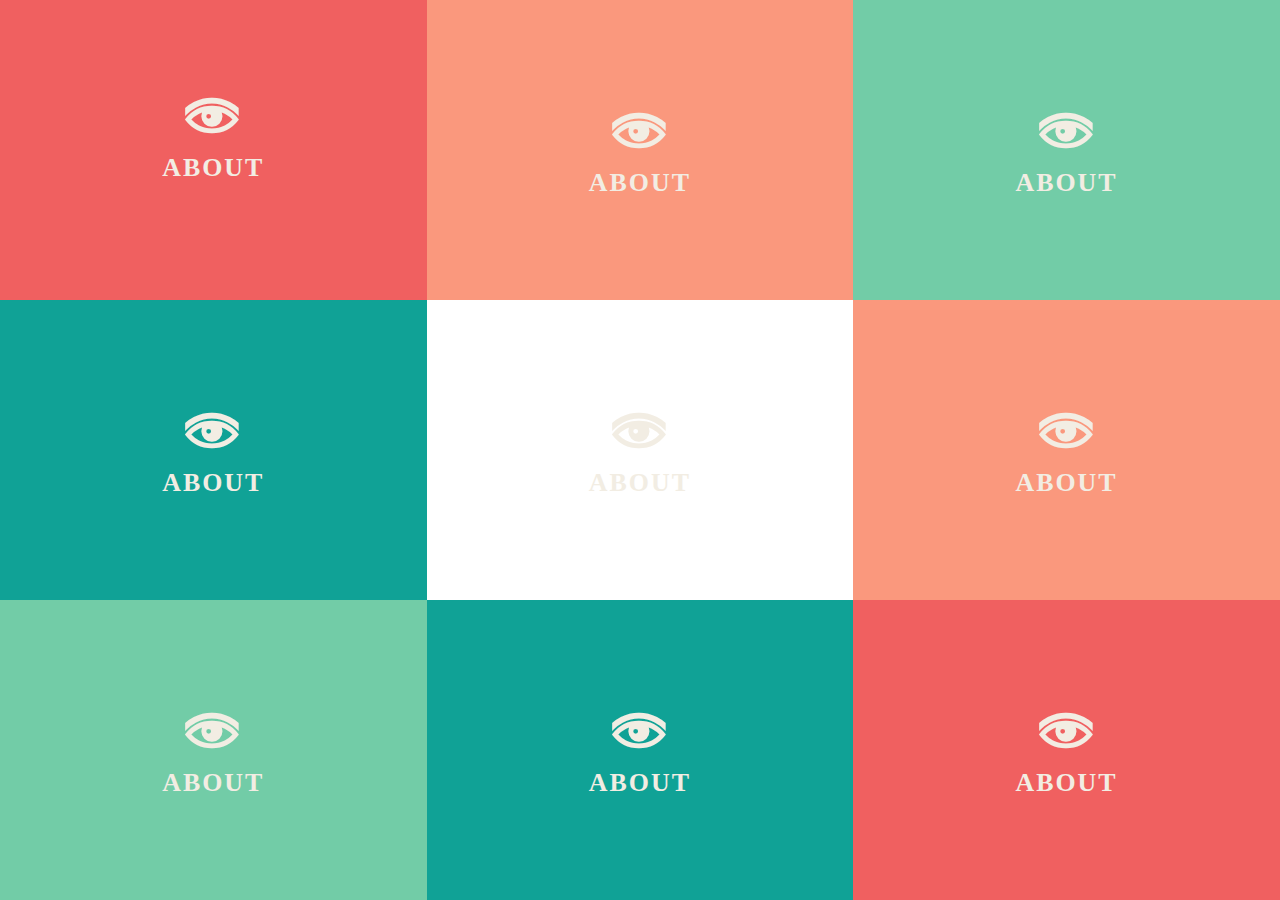
==== index.html @ 3cd4b920 "base version of app with functionality" ====
<!DOCTYPE html>
<html lang="en">
	<head>
		<meta charset="UTF-8" />
		<meta http-equiv="X-UA-Compatible" content="IE=edge,chrome=1"> 
		<meta name="viewport" content="width=device-width, initial-scale=1.0"> 
		<title>Fullscreen Layout with Page Transitions</title>
		<meta name="description" content="Fullscreen Layout with Page Transitions" />
		<meta name="keywords" content="fullscreen layout, boxes, responsive, page transitions, css transitions, jquery, portfolio, template" />
		<meta name="author" content="Codrops" />
		<link rel="shortcut icon" href="../favicon.ico"> 
		<link rel="stylesheet" type="text/css" href="css/component.css" />
		<script src="js/modernizr.custom.js"></script>
	</head>
	<body>
		<div class="container">	
			<div id="bl-main" class="bl-main">
				<section class="lukkos_wrapper">
					<div class="bl-box">
						<h2 class="bl-icon bl-icon-about">About</h2>
					</div>
					<div class="bl-content">
						<h2>About this layout</h2>
						<p>This responsive layout is based on an initial grid of four boxes. Once a box is clicked, it gets resized to fullscreen and the other boxes scale down and fade out.</p>
					</div>
					<span class="bl-icon bl-icon-close"></span>
				</section>
				<section class="lukkos_wrapper">
					<div class="bl-box">
						<h2 class="bl-icon bl-icon-about">About</h2>
					</div>
					<div class="bl-content">
						<h2>About this layout</h2>
						<p>This responsive layout is based on an initial grid of four boxes. Once a box is clicked, it gets resized to fullscreen and the other boxes scale down and fade out.</p>
					</div>
					<span class="bl-icon bl-icon-close"></span>
				</section>
				<section class="lukkos_wrapper">
					<div class="bl-box">
						<h2 class="bl-icon bl-icon-about">About</h2>
					</div>
					<div class="bl-content">
						<h2>About this layout</h2>
						<p>This responsive layout is based on an initial grid of four boxes. Once a box is clicked, it gets resized to fullscreen and the other boxes scale down and fade out.</p>
					</div>
					<span class="bl-icon bl-icon-close"></span>
				</section>
				<section class="lukkos_wrapper">
					<div class="bl-box">
						<h2 class="bl-icon bl-icon-about">About</h2>
					</div>
					<div class="bl-content">
						<h2>About this layout</h2>
						<p>This responsive layout is based on an initial grid of four boxes. Once a box is clicked, it gets resized to fullscreen and the other boxes scale down and fade out.</p>
					</div>
					<span class="bl-icon bl-icon-close"></span>
				</section>
				<section class="lukkos_wrapper">
					<div class="bl-box">
						<h2 class="bl-icon bl-icon-about">About</h2>
					</div>
					<div class="bl-content">
						<h2>About this layout</h2>
						<p>This responsive layout is based on an initial grid of four boxes. Once a box is clicked, it gets resized to fullscreen and the other boxes scale down and fade out.</p>
					</div>
					<span class="bl-icon bl-icon-close"></span>
				</section>
				<section class="lukkos_wrapper">
					<div class="bl-box">
						<h2 class="bl-icon bl-icon-about">About</h2>
					</div>
					<div class="bl-content">
						<h2>About this layout</h2>
						<p>This responsive layout is based on an initial grid of four boxes. Once a box is clicked, it gets resized to fullscreen and the other boxes scale down and fade out.</p>
					</div>
					<span class="bl-icon bl-icon-close"></span>
				</section>
				<section class="lukkos_wrapper">
					<div class="bl-box">
						<h2 class="bl-icon bl-icon-about">About</h2>
					</div>
					<div class="bl-content">
						<h2>About this layout</h2>
						<p>This responsive layout is based on an initial grid of four boxes. Once a box is clicked, it gets resized to fullscreen and the other boxes scale down and fade out.</p>
					</div>
					<span class="bl-icon bl-icon-close"></span>
				</section>
				<section class="lukkos_wrapper">
					<div class="bl-box">
						<h2 class="bl-icon bl-icon-about">About</h2>
					</div>
					<div class="bl-content">
						<h2>About this layout</h2>
						<p>This responsive layout is based on an initial grid of four boxes. Once a box is clicked, it gets resized to fullscreen and the other boxes scale down and fade out.</p>
					</div>
					<span class="bl-icon bl-icon-close"></span>
				</section>
				<section class="lukkos_wrapper">
					<div class="bl-box">
						<h2 class="bl-icon bl-icon-about">About</h2>
					</div>
					<div class="bl-content">
						<h2>About this layout</h2>
						<p>This responsive layout is based on an initial grid of four boxes. Once a box is clicked, it gets resized to fullscreen and the other boxes scale down and fade out.</p>
					</div>
					<span class="bl-icon bl-icon-close"></span>
				</section>
			</div>
		</div><!-- /container -->
		<script src="https://ajax.googleapis.com/ajax/libs/jquery/1.9.1/jquery.min.js"></script>
		<script src="js/boxlayout.js"></script>
		<script>
			$(function() {
				Boxlayout.init();
			});
		</script>
	</body>
</html>
---- css/component.css ----
@import url(http://fonts.googleapis.com/css?family=Lato:300,400,700);

@font-face {
	font-family: 'icomoon';
	src:url('../fonts/icomoon.eot');
	src:url('../fonts/icomoon.eot?#iefix') format('embedded-opentype'),
		url('../fonts/icomoon.woff') format('woff'),
		url('../fonts/icomoon.ttf') format('truetype'),
		url('../fonts/icomoon.svg#icomoon') format('svg');
	font-weight: normal;
	font-style: normal;
}

body, html { font-size: 100%; padding: 0; margin: 0;}

*,
*:after,
*:before {
	-webkit-box-sizing: border-box;
	-moz-box-sizing: border-box;
	box-sizing: border-box;
}

body {
    font-family: 'Lato', Calibri, Arial, sans-serif;
    color: #f2ede3;
    background: #333;
    font-size: 0.9em;
    font-weight: 300;
}

a {
	color: #f0f0f0;
	text-decoration: none;
	font-weight: 700;
	letter-spacing: 2px;
	padding: 0 5px;
	text-transform: uppercase;
	font-size: 80%;
}

a:hover {
	color: #fff;
}

.container { height: 100%; }

.bl-main {
	position: absolute;
	width: 100%;
	height: 100%;
	overflow: hidden;
}

.bl-main > section {
	position: absolute;
	width: 33.33%;
	height: 33.33%;
}

.bl-main > section:first-child {
	top: 0;
	left: 0;
	background: #F06060;
}

.bl-main > section:nth-child(2) {
	top: 0;
	left: 33.33%;
	background: #FA987D;
}

.bl-main > section:nth-child(3) {
	top: 0;
	left: 66.66%;
	background: #72CCA7;
}

.bl-main > section:nth-child(4) {
	top: 33.33%;
	left: 0%;
	background: #10A296;
}
.bl-main > section:nth-child(5) {
	top: 33.33%;
	left: 33.33%;
	background: #fff;
}
.bl-main > section:nth-child(6) {
	top: 33.33%;
	left: 66.66%;
	background: #FA987D;
}
.bl-main > section:nth-child(7) {
	top: 66.66%;
	left: 0%;
	background: #72CCA7;
}
.bl-main > section:nth-child(8) {
	top: 66.66%;
	left: 33.33%;
	background: #10A296;
}
.bl-main > section:nth-child(9) {
	top: 66.66%;
	left: 66.66%;
	background: #F06060;
}

.bl-box {
	position: relative;
	width: 100%;
	height: 100%;
	cursor: pointer;
	opacity: 1;
	/* Centering with flexbox */
    display: -webkit-box;
    display: -moz-box;
    display: -ms-flexbox;
    display: -webkit-flex;
    display: flex;
    -webkit-flex-direction: row;
    -ms-flex-direction: row;
    flex-direction: row;
    -webkit-flex-wrap: wrap;
    -ms-flex-wrap: wrap;
    flex-wrap: wrap;
    -webkit-box-pack: center;
    -moz-box-pack: center;
    -webkit-justify-content: center;
    -ms-flex-pack: center;
    justify-content: center;
    -webkit-box-align: center;
    -moz-box-align: center;
    -webkit-align-items: center;
    -ms-flex-align: center;
    align-items: center;
}

.bl-box h2 {
	text-align: center;
	margin: 0;
	padding: 20px;
	width: 100%;
	font-size: 1.8em;
	letter-spacing: 2px;
	font-weight: 700;
	text-transform: uppercase;
}

.bl-icon {
	font-family: 'icomoon';
	speak: none;
	font-style: normal;
	font-weight: normal;
	font-variant: normal;
	text-transform: none;
	line-height: 1;
	cursor: pointer;
	-webkit-font-smoothing: antialiased;
}

.bl-icon:before {
	display: block;
	font-size: 2em;
	margin-bottom: 10px;
}

.bl-icon-about:before {
	content: "\e000";
}

.bl-icon-works:before {
	content: "\e001";
}

.bl-icon-blog:before {
	content: "\e002";
}

.bl-icon-contact:before {
	content: "\e003";
}

.bl-main > section .bl-icon-close {
	position: absolute;
	top: 20px;
	right: 20px;
	cursor: pointer;
	z-index: 100;
	opacity: 0;
	pointer-events: none;
}

.bl-icon-close:before {
	content: "\e005";
}

.bl-content, 
div.bl-panel-items > div > div {
	opacity: 0;
	pointer-events: none;
	position: absolute;
	top: 60px;
	left: 30px;
	right: 30px;
	bottom: 30px;
	padding: 0 20px;
	overflow: hidden;
	overflow-y: auto;
}

/* Custom content */

.bl-content p {
	margin: 0 auto;
	padding-bottom: 15px;
	font-size: 1.7em;
	line-height: 1.8;
}

.bl-content h2 {
	font-size: 3em;
	font-weight: 300;
	margin: 0 0 20px 0;
}

.bl-content article {
	padding: 20px 40px 20px 0px;
}

.bl-content article h3 {
	font-weight: 700;
	letter-spacing: 2px;
	text-transform: uppercase;
	margin: 0 0 10px 0;
	padding-top: 20px;
	font-size: 1.4em;
}

.bl-content article a {
	color: rgba(0,0,0,0.2);
}

.bl-content > ul {
	list-style: none;
	padding: 0;
	margin: 0;
} 

.bl-content > ul li {
	display: inline-block;
	width: 20%;
	margin: 1%;
}

.bl-content > ul li a {
	display: block;
	padding: 0;
	border: 8px solid rgba(0,0,0,0.1);
}

.bl-content > ul li a img {
	display: block;
	max-width: 100%;
}

/* Panel Items */

div.bl-panel-items,
div.bl-panel-items > div {
	width: 100%;
	height: 100%;
	top: 0;
	left: 0;
	position: absolute;
}

div.bl-panel-items > div > div {
	width: 60%;
	margin: 0 auto;
	opacity: 1;
	bottom: 90px;
	top: 90px;
	pointer-events: auto;
}

div.bl-panel-items > div > div h3 {
	font-size: 2.4em;
	font-weight: 300;
	margin: 0 0 20px 0;
}

div.bl-panel-items > div > div p {
	font-size: 1.3em;
}

div.bl-panel-items > div > div img {
	float: left;
	margin: 0 20px 20px 0;
	max-width: 100%;
}

div.bl-panel-items {
	top: 100%;
	z-index: 9999;
}

div.bl-panel-items > div {
	background: #3ba5db;
	z-index: 0;
	opacity: 0;
	-webkit-transform: translateY(0);
	-webkit-transition: -webkit-transform 0.5s ease-in-out, opacity 0s linear 0.5s;
	-moz-transform: translateY(0);
	-moz-transition: -moz-transform 0.5s ease-in-out, opacity 0s linear 0.5s;
	transform: translateY(0);
	transition: transform 0.5s ease-in-out, opacity 0s linear 0.5s;
	-ms-transform: translateY(0);
}

div.bl-panel-items nav {
	position: absolute;
	z-index: 9999;
	width: 216px;
	left: 50%;
	top: 0px;
	margin-left: -108px;
	opacity: 0;
	-webkit-transition: opacity 0.2s ease-in-out 0.5s;
	-moz-transition: opacity 0.2s ease-in-out 0.5s;
	transition: opacity 0.2s ease-in-out 0.5s;
}

div.bl-panel-items.bl-panel-items-show nav span {
	float: left;
	margin: 5px;
}

div.bl-panel-items nav span.bl-next-work {
	font-weight: 700;
	letter-spacing: 2px;
	display: block;
	text-transform: uppercase;
	line-height: 2em;
	cursor: pointer;
	margin-right: 2em;
}

div.bl-panel-items.bl-panel-items-show nav {
	opacity: 1;
	top: -70px;
}

div.bl-panel-items > div.bl-show-work {
	z-index: 1000;
	opacity: 1;
	-webkit-transform: translateY(-100%);
	-webkit-transition: -webkit-transform 0.5s ease-in-out;
	-moz-transform: translateY(-100%);
	-moz-transition: -moz-transform 0.5s ease-in-out;
	transform: translateY(-100%);
	transition: transform 0.5s ease-in-out;
	-ms-transform: translateY(-100%);
}

div.bl-panel-items > div.bl-hide-current-work {
	opacity: 0;
	-webkit-transition: -webkit-transform 0.5s ease-in-out, opacity 0.5s ease-in-out;
	-webkit-transform: translateY(-100%) scale(0.5);
	-moz-transition: -moz-transform 0.5s ease-in-out, opacity 0.5s ease-in-out;
	-moz-transform: translateY(-100%) scale(0.5);
	transition: transform 0.5s ease-in-out, opacity 0.5s ease-in-out;
	transform: translateY(-100%) scale(0.5);
	-ms-transform: translateY(-100%) scale(0.5);
	z-index: 0;
}

/* Transition classes and properties */
/* Separated for a better overview and control */

.bl-main > section {
	-webkit-transition: all 0.5s ease-in-out;
	-moz-transition: all 0.5s ease-in-out;
	transition: all 0.5s ease-in-out;
}

.bl-main > section.bl-expand {
	/*width: 100%;
	height: 100%;
	top: 0%;
	left: 0%;*/
}

.bl-main > section.bl-expand-top {
	z-index: 100;
}

.bl-main > section:first-child.bl-expand {
	background: #EE4444;
}
.bl-main > section:nth-child(2).bl-expand {
	background: #F98262;
}
.bl-main > section:nth-child(3).bl-expand {
	background: #4BBE8E;
}
.bl-main > section:nth-child(4).bl-expand {
	background: #0D8278;
}
.bl-main.bl-expand-item.adjusent
{
	width: 	100%;
	height: 100%;
	top: 	00%;
	left: 	00%;

}
.bl-main.bl-expand-item.sub-adjusent-x
{
	width: 	00%;
	height: 100%;
	top: 	00%;
	left: 	100%;

}
.bl-main.bl-expand-item.sub-adjusent-y
{
	width: 	00%;
	height: 100%;
	top: 	00%;
	left: 	100%;

}
.bl-main.bl-expand-item.fade-x0y0
{
	width: 	00%;
	height: 00%;
	top: 	00%;
	left: 	00%;

}
.bl-main.bl-expand-item.fade-x1y0
{
	width: 	00%;
	height: 00%;
	top: 	00%;
	left: 	100%;

}
.bl-main.bl-expand-item.fade-x0y1
{
	width: 	00%;
	height: 00%;
	top: 	100%;
	left: 	00%;

}
.bl-main.bl-expand-item.fade-x1y1
{
	width: 	00%;
	height: 00%;
	top: 	100%;
	left: 	100%;

}

.bl-box {
	-webkit-transition: opacity 0.2s linear 0.5s;
	-moz-transition: opacity 0.2s linear 0.5s;
	transition: opacity 0.2s linear 0.5s;
}

section.bl-expand .bl-box {
	opacity: 0;
	-webkit-transition: opacity 0s linear;
	-moz-transition: opacity 0s linear;
	transition: opacity 0s linear;
}

.bl-box h2 {
	-webkit-transition: all 0.2s ease-in-out;
	-moz-transition: all 0.2s ease-in-out;
	transition: all 0.2s ease-in-out;
}

.no-touch section:not(.bl-expand) .bl-box:hover h2 {
	-webkit-transform: translateY(-15px);
	-moz-transform: translateY(-15px);
	-ms-transform: translateY(-15px);
	transform: translateY(-15px);
}

.bl-content,
.bl-icon-close {
	-webkit-transition: opacity 0.1s linear 0s;
	-moz-transition: opacity 0.1s linear 0s;
	transition: opacity 0.1s linear 0s;
}

section.bl-expand .bl-content,
section.bl-expand .bl-icon-close {
	pointer-events: auto;
	opacity: 1;
	-webkit-transition: opacity 0.3s linear 0.5s;
	-moz-transition: opacity 0.3s linear 0.5s;
	transition: opacity 0.3s linear 0.5s;
}

@media screen and (max-width: 46.5em) {
	.bl-content,
	.bl-box {
		font-size: 75%;
	}

	.bl-expand .bl-box {
		height: 130px;
	}

	.bl-content > ul li {
		width: 40%;
	}
}
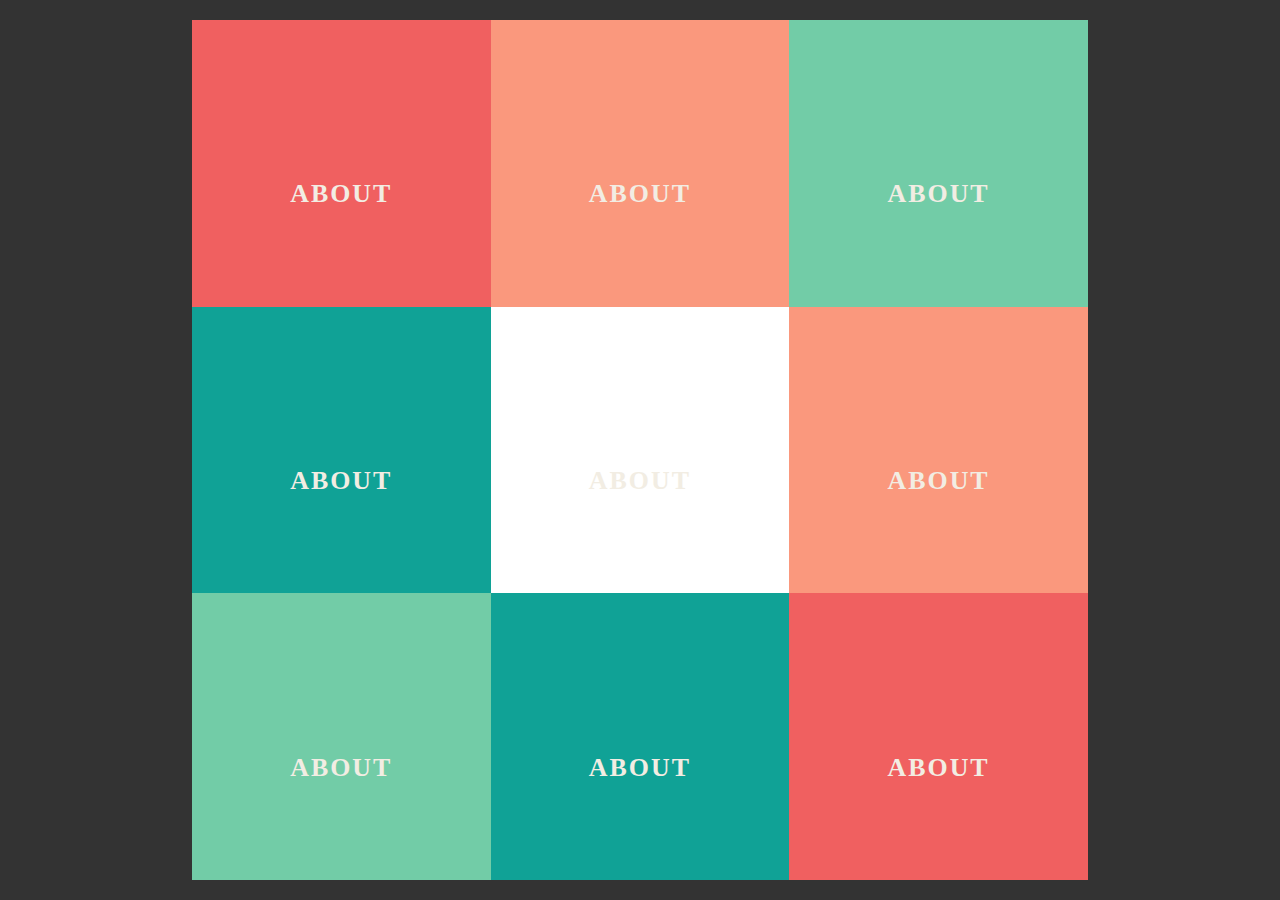
==== commit ba21eecf: "basic ui setup" ====
--- a/index.html
+++ b/index.html
@@ -15,7 +15,7 @@
 	<body>
 		<div class="container">	
 			<div id="bl-main" class="bl-main">
-				<section class="lukkos_wrapper">
+				<section class="">
 					<div class="bl-box">
 						<h2 class="bl-icon bl-icon-about">About</h2>
 					</div>
@@ -25,7 +25,17 @@
 					</div>
 					<span class="bl-icon bl-icon-close"></span>
 				</section>
-				<section class="lukkos_wrapper">
+				<section class="">
+					<div class="bl-box">
+						<h2 class="bl-icon bl-icon-about">About</h2>
+					</div>
+					<div class="bl-content" id="forHeight">
+						<h2>About this layout</h2>
+						<p>This responsive layout is based on an initial grid of four boxes. Once a box is clicked, it gets resized to fullscreen and the other boxes scale down and fade out.</p>
+					</div>
+					<span class="bl-icon bl-icon-close"></span>
+				</section>
+				<section class="">
 					<div class="bl-box">
 						<h2 class="bl-icon bl-icon-about">About</h2>
 					</div>
@@ -35,7 +45,7 @@
 					</div>
 					<span class="bl-icon bl-icon-close"></span>
 				</section>
-				<section class="lukkos_wrapper">
+				<section class="">
 					<div class="bl-box">
 						<h2 class="bl-icon bl-icon-about">About</h2>
 					</div>
@@ -45,7 +55,7 @@
 					</div>
 					<span class="bl-icon bl-icon-close"></span>
 				</section>
-				<section class="lukkos_wrapper">
+				<section class="">
 					<div class="bl-box">
 						<h2 class="bl-icon bl-icon-about">About</h2>
 					</div>
@@ -55,7 +65,7 @@
 					</div>
 					<span class="bl-icon bl-icon-close"></span>
 				</section>
-				<section class="lukkos_wrapper">
+				<section class="">
 					<div class="bl-box">
 						<h2 class="bl-icon bl-icon-about">About</h2>
 					</div>
@@ -65,7 +75,7 @@
 					</div>
 					<span class="bl-icon bl-icon-close"></span>
 				</section>
-				<section class="lukkos_wrapper">
+				<section class="">
 					<div class="bl-box">
 						<h2 class="bl-icon bl-icon-about">About</h2>
 					</div>
@@ -75,7 +85,7 @@
 					</div>
 					<span class="bl-icon bl-icon-close"></span>
 				</section>
-				<section class="lukkos_wrapper">
+				<section class="">
 					<div class="bl-box">
 						<h2 class="bl-icon bl-icon-about">About</h2>
 					</div>
@@ -85,17 +95,7 @@
 					</div>
 					<span class="bl-icon bl-icon-close"></span>
 				</section>
-				<section class="lukkos_wrapper">
-					<div class="bl-box">
-						<h2 class="bl-icon bl-icon-about">About</h2>
-					</div>
-					<div class="bl-content">
-						<h2>About this layout</h2>
-						<p>This responsive layout is based on an initial grid of four boxes. Once a box is clicked, it gets resized to fullscreen and the other boxes scale down and fade out.</p>
-					</div>
-					<span class="bl-icon bl-icon-close"></span>
-				</section>
-				<section class="lukkos_wrapper">
+				<section class="">
 					<div class="bl-box">
 						<h2 class="bl-icon bl-icon-about">About</h2>
 					</div>
@@ -109,6 +109,7 @@
 		</div><!-- /container -->
 		<script src="https://ajax.googleapis.com/ajax/libs/jquery/1.9.1/jquery.min.js"></script>
 		<script src="js/boxlayout.js"></script>
+		<script src="js/script.js"></script>
 		<script>
 			$(function() {
 				Boxlayout.init();
--- a/css/component.css
+++ b/css/component.css
@@ -1,16 +1,3 @@
-@import url(http://fonts.googleapis.com/css?family=Lato:300,400,700);
-
-@font-face {
-	font-family: 'icomoon';
-	src:url('../fonts/icomoon.eot');
-	src:url('../fonts/icomoon.eot?#iefix') format('embedded-opentype'),
-		url('../fonts/icomoon.woff') format('woff'),
-		url('../fonts/icomoon.ttf') format('truetype'),
-		url('../fonts/icomoon.svg#icomoon') format('svg');
-	font-weight: normal;
-	font-style: normal;
-}
-
 body, html { font-size: 100%; padding: 0; margin: 0;}
 
 *,
@@ -47,9 +34,12 @@
 
 .bl-main {
 	position: absolute;
-	width: 100%;
-	height: 100%;
+	width: 70%;
+	height: calc(100% - 40px);
 	overflow: hidden;
+	margin: 20px 0;
+	transform: translateX(-50%);
+	left: 50%;
 }
 
 .bl-main > section {
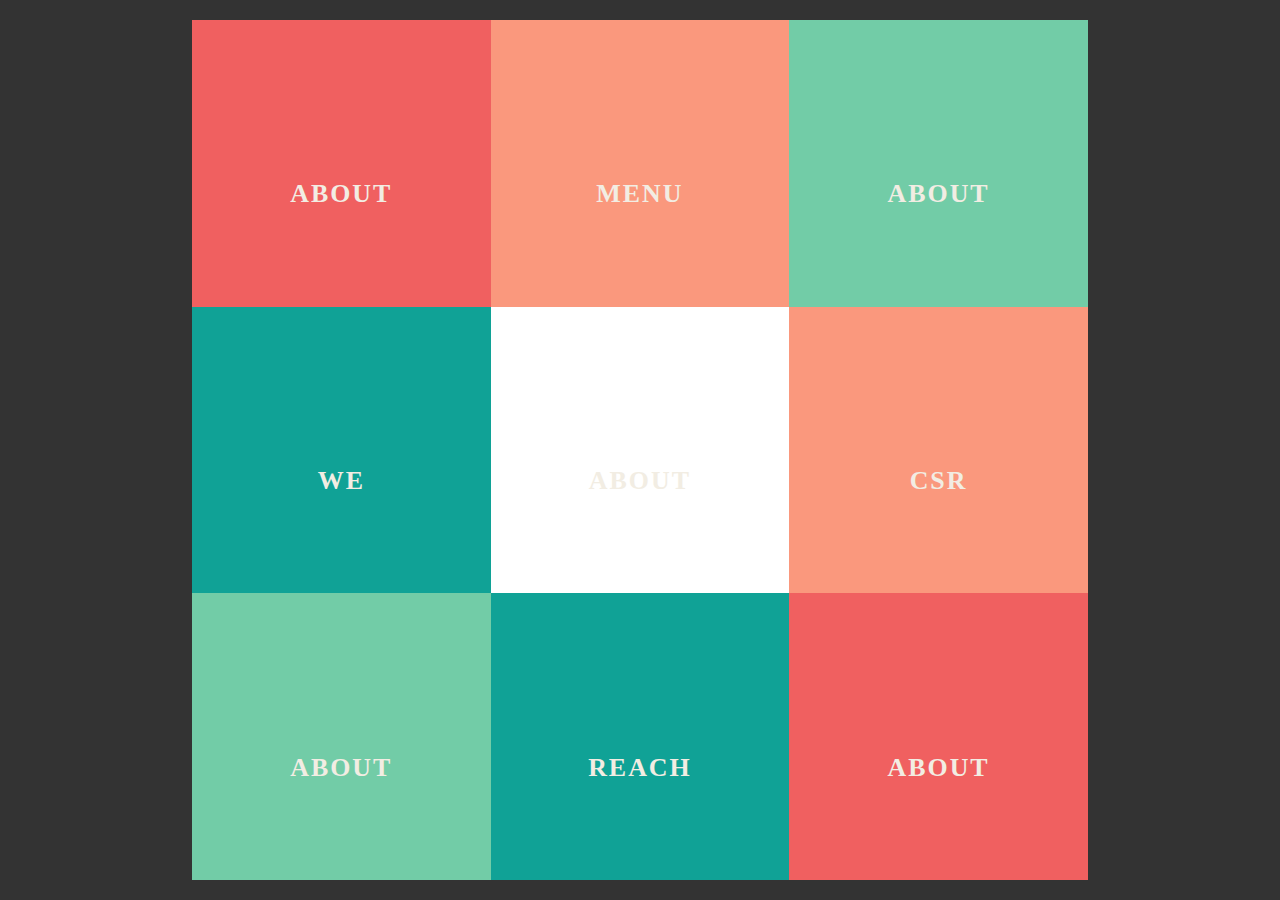
==== commit ec611e7c: "hash" ====
--- a/index.html
+++ b/index.html
@@ -15,7 +15,7 @@
 	<body>
 		<div class="container">	
 			<div id="bl-main" class="bl-main">
-				<section class="">
+				<section class="lukkos_wrapper">
 					<div class="bl-box">
 						<h2 class="bl-icon bl-icon-about">About</h2>
 					</div>
@@ -25,17 +25,17 @@
 					</div>
 					<span class="bl-icon bl-icon-close"></span>
 				</section>
-				<section class="">
+				<section class="lukkos_wrapper">
 					<div class="bl-box">
-						<h2 class="bl-icon bl-icon-about">About</h2>
+						<h2 class="bl-icon bl-icon-about">Menu</h2>
 					</div>
-					<div class="bl-content" id="forHeight">
-						<h2>About this layout</h2>
+					<div class="bl-content">
+						<h2>Menu</h2>
 						<p>This responsive layout is based on an initial grid of four boxes. Once a box is clicked, it gets resized to fullscreen and the other boxes scale down and fade out.</p>
 					</div>
 					<span class="bl-icon bl-icon-close"></span>
 				</section>
-				<section class="">
+				<section class="lukkos_wrapper">
 					<div class="bl-box">
 						<h2 class="bl-icon bl-icon-about">About</h2>
 					</div>
@@ -45,7 +45,17 @@
 					</div>
 					<span class="bl-icon bl-icon-close"></span>
 				</section>
-				<section class="">
+				<section class="lukkos_wrapper">
+					<div class="bl-box">
+						<h2 class="bl-icon bl-icon-about">We</h2>
+					</div>
+					<div class="bl-content">
+						<h2>We are</h2>
+						<p>This responsive layout is based on an initial grid of four boxes. Once a box is clicked, it gets resized to fullscreen and the other boxes scale down and fade out.</p>
+					</div>
+					<span class="bl-icon bl-icon-close"></span>
+				</section>
+				<section class="lukkos_wrapper">
 					<div class="bl-box">
 						<h2 class="bl-icon bl-icon-about">About</h2>
 					</div>
@@ -55,7 +65,17 @@
 					</div>
 					<span class="bl-icon bl-icon-close"></span>
 				</section>
-				<section class="">
+				<section class="lukkos_wrapper">
+					<div class="bl-box">
+						<h2 class="bl-icon bl-icon-about">CSR</h2>
+					</div>
+					<div class="bl-content">
+						<h2>CSR</h2>
+						<p>This responsive layout is based on an initial grid of four boxes. Once a box is clicked, it gets resized to fullscreen and the other boxes scale down and fade out.</p>
+					</div>
+					<span class="bl-icon bl-icon-close"></span>
+				</section>
+				<section class="lukkos_wrapper">
 					<div class="bl-box">
 						<h2 class="bl-icon bl-icon-about">About</h2>
 					</div>
@@ -65,37 +85,17 @@
 					</div>
 					<span class="bl-icon bl-icon-close"></span>
 				</section>
-				<section class="">
+				<section class="lukkos_wrapper">
 					<div class="bl-box">
-						<h2 class="bl-icon bl-icon-about">About</h2>
+						<h2 class="bl-icon bl-icon-about">Reach</h2>
 					</div>
 					<div class="bl-content">
-						<h2>About this layout</h2>
+						<h2>Reach us</h2>
 						<p>This responsive layout is based on an initial grid of four boxes. Once a box is clicked, it gets resized to fullscreen and the other boxes scale down and fade out.</p>
 					</div>
 					<span class="bl-icon bl-icon-close"></span>
 				</section>
-				<section class="">
-					<div class="bl-box">
-						<h2 class="bl-icon bl-icon-about">About</h2>
-					</div>
-					<div class="bl-content">
-						<h2>About this layout</h2>
-						<p>This responsive layout is based on an initial grid of four boxes. Once a box is clicked, it gets resized to fullscreen and the other boxes scale down and fade out.</p>
-					</div>
-					<span class="bl-icon bl-icon-close"></span>
-				</section>
-				<section class="">
-					<div class="bl-box">
-						<h2 class="bl-icon bl-icon-about">About</h2>
-					</div>
-					<div class="bl-content">
-						<h2>About this layout</h2>
-						<p>This responsive layout is based on an initial grid of four boxes. Once a box is clicked, it gets resized to fullscreen and the other boxes scale down and fade out.</p>
-					</div>
-					<span class="bl-icon bl-icon-close"></span>
-				</section>
-				<section class="">
+				<section class="lukkos_wrapper">
 					<div class="bl-box">
 						<h2 class="bl-icon bl-icon-about">About</h2>
 					</div>
@@ -109,7 +109,6 @@
 		</div><!-- /container -->
 		<script src="https://ajax.googleapis.com/ajax/libs/jquery/1.9.1/jquery.min.js"></script>
 		<script src="js/boxlayout.js"></script>
-		<script src="js/script.js"></script>
 		<script>
 			$(function() {
 				Boxlayout.init();
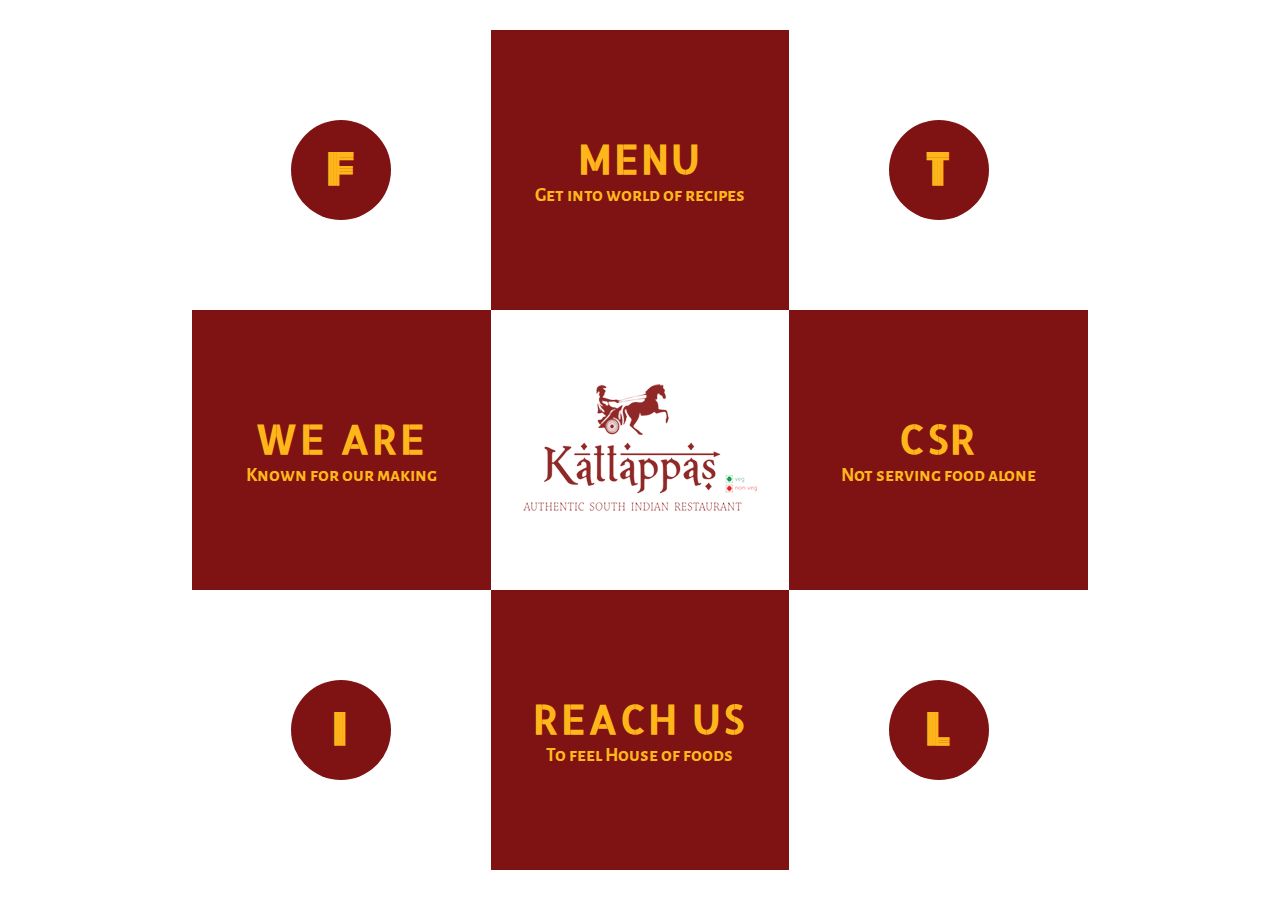
==== commit 36b20f41: "theming with scroll implementation for desktop" ====
--- a/index.html
+++ b/index.html
@@ -8,111 +8,110 @@
 		<meta name="description" content="Fullscreen Layout with Page Transitions" />
 		<meta name="keywords" content="fullscreen layout, boxes, responsive, page transitions, css transitions, jquery, portfolio, template" />
 		<meta name="author" content="Codrops" />
-		<link rel="shortcut icon" href="../favicon.ico"> 
-		<link rel="stylesheet" type="text/css" href="css/component.css" />
+		<link rel="shortcut icon" href="../favicon.ico">
+		<!-- Allerta stecnil font -->
+		<link href="https://fonts.googleapis.com/css?family=Allerta+Stencil" rel="stylesheet">
+		<!-- Alegreya sans font -->
+		<link href="https://fonts.googleapis.com/css?family=Alegreya+Sans+SC" rel="stylesheet"> 
+		<!-- Monoton -->
+		<link href="https://fonts.googleapis.com/css?family=Monoton" rel="stylesheet">
+		<link rel="stylesheet" type="text/css" href="css/component.css" />		
 		<script src="js/modernizr.custom.js"></script>
 	</head>
 	<body>
 		<div class="container">	
 			<div id="bl-main" class="bl-main">
-				<section class="lukkos_wrapper">
+				<!-- facebook -->
+				<section class="">
 					<div class="bl-box">
-						<h2 class="bl-icon bl-icon-about">About</h2>
+						<a href="#" target="_blank" class="kat-icon">F</a>
 					</div>
-					<div class="bl-content">
-						<h2>About this layout</h2>
-						<p>This responsive layout is based on an initial grid of four boxes. Once a box is clicked, it gets resized to fullscreen and the other boxes scale down and fade out.</p>
+				</section>
+				<!-- Menu -->
+				<section class="">
+					<div class="bl-box">
+						<h2 class="">Menu</h2>
+						<h5>Get into world of recipes</h5>
 					</div>
-					<span class="bl-icon bl-icon-close"></span>
+					<div class="bl-content" id="forHeight">
+						<h2>MENU</h2>
+						<p>Lorem ipsum dolor sit amet, consectetur adipisicing elit. Modi reiciendis voluptatibus quasi! Laboriosam cupiditate hic impedit, saepe a magni dicta cum quo minus quae excepturi maxime magnam illo iste illum est, ea ratione soluta quod sapiente quasi doloremque ullam incidunt! Dicta maiores harum vel est dolorem consequatur aperiam blanditiis eum repellendus minima eligendi asperiores, autem earum inventore laboriosam aut laudantium nemo sequi aliquam, eaque in numquam ab facere! Illum saepe quaerat reiciendis totam eveniet asperiores qui architecto quibusdam! Harum placeat pariatur nesciunt tempore velit quas a cum vitae expedita hic adipisci ipsa quae ipsam quaerat ea id unde tempora veniam, nihil provident eligendi corporis odit totam repellat repellendus. Accusamus amet perferendis quia debitis nobis nesciunt quae eligendi laborum, optio quod. Eum, cupiditate, cum. Earum asperiores laboriosam quod perspiciatis commodi harum, repudiandae ipsa facilis ut ratione eum ea iste enim deserunt qui quisquam blanditiis veritatis sequi placeat ducimus natus quis. Non distinctio omnis aliquid necessitatibus dolor vero voluptate voluptatum doloremque, voluptatibus consequuntur provident suscipit, sequi eveniet quaerat laboriosam debitis error sint fugiat facilis dolorem corporis at totam nobis eius! Eligendi obcaecati, iure ab nemo pariatur architecto deserunt! Harum sapiente sed maiores quasi repellat praesentium, voluptatibus, voluptatem at porro adipisci atque, modi neque consequatur quis mollitia veniam minima ullam incidunt. Iusto reprehenderit, voluptates illum culpa nihil facilis quia deserunt ipsam veniam nisi blanditiis asperiores, sint voluptatem odit doloremque, cumque ad soluta saepe. Dolor explicabo, accusamus natus consectetur voluptates, quibusdam nisi, tempora enim assumenda recusandae sint! Ullam dicta facere modi, tempore id rerum voluptates cumque quod vero suscipit repellat praesentium, non qui veniam, hic ad ea iusto optio dolore alias nesciunt nostrum perferendis at. Quis debitis, doloribus aperiam nisi ut illo quod pariatur molestiae repellendus quam in quasi alias, incidunt deserunt adipisci. Dolores voluptatum distinctio rem alias magnam fugit mollitia quo eligendi laborum impedit iusto accusamus rerum reiciendis harum atque, itaque aperiam officia assumenda repellat labore natus? Ab magni iste mollitia exercitationem quo similique consectetur, neque itaque eos temporibus architecto quisquam id minima hic, consequatur molestias! Molestias quibusdam natus consequatur aspernatur velit ut libero in quidem modi itaque est saepe, reiciendis ab? Dicta aliquid, voluptas praesentium repudiandae. Voluptatum placeat saepe delectus, culpa ipsam in, fugiat perspiciatis, ducimus illum voluptates similique incidunt iusto. Tempore earum quas expedita tempora consequatur dicta, eligendi perspiciatis cum voluptatibus! Expedita necessitatibus minus enim, repellat voluptatibus sint delectus tempora libero. Et iusto reprehenderit cupiditate optio deserunt eos quo quaerat qui.</p>
+					</div>
+					<span class="kat-close"><img src="images/close.png" alt=""></span>
 				</section>
-				<section class="lukkos_wrapper">
+				<!-- Twitter -->
+				<section class="">
 					<div class="bl-box">
-						<h2 class="bl-icon bl-icon-about">Menu</h2>
+						<a href="#" target="_blank" class="kat-icon">T</a>
 					</div>
-					<div class="bl-content">
-						<h2>Menu</h2>
-						<p>This responsive layout is based on an initial grid of four boxes. Once a box is clicked, it gets resized to fullscreen and the other boxes scale down and fade out.</p>
-					</div>
-					<span class="bl-icon bl-icon-close"></span>
 				</section>
-				<section class="lukkos_wrapper">
+				<!-- We are -->
+				<section class="">
 					<div class="bl-box">
-						<h2 class="bl-icon bl-icon-about">About</h2>
-					</div>
-					<div class="bl-content">
-						<h2>About this layout</h2>
-						<p>This responsive layout is based on an initial grid of four boxes. Once a box is clicked, it gets resized to fullscreen and the other boxes scale down and fade out.</p>
-					</div>
-					<span class="bl-icon bl-icon-close"></span>
-				</section>
-				<section class="lukkos_wrapper">
-					<div class="bl-box">
-						<h2 class="bl-icon bl-icon-about">We</h2>
+						<h2 class="">We are</h2>
+						<h5>Known for our making</h5>
 					</div>
 					<div class="bl-content">
 						<h2>We are</h2>
-						<p>This responsive layout is based on an initial grid of four boxes. Once a box is clicked, it gets resized to fullscreen and the other boxes scale down and fade out.</p>
+						<p>Lorem ipsum dolor sit amet, consectetur adipisicing elit. Cupiditate, natus, ipsum. Magni dignissimos quidem voluptatem, officia eos facilis quam enim corrupti tempore, dicta, maiores laudantium eaque est eligendi ipsam perferendis in inventore? Ea voluptas in veniam minima, non aspernatur sed eveniet ipsa ducimus perferendis aut ratione laudantium, soluta. Cupiditate esse facilis repellat ab deserunt nam quod! Officia unde, doloribus facilis. Aliquam, consectetur, perspiciatis. Repellat nemo ut fugiat consequuntur, mollitia praesentium autem nobis dolore! Consequuntur totam molestias assumenda, repudiandae nihil voluptatibus saepe sit tempora rerum culpa provident incidunt numquam magni sunt a voluptatum architecto doloribus voluptate quam vel ad libero? Vel recusandae repudiandae ullam porro necessitatibus, corporis inventore harum, reiciendis soluta quaerat, commodi quam accusamus repellendus eaque voluptatem. Inventore porro eos accusamus necessitatibus laborum labore, quia maiores repudiandae fuga sunt eligendi perspiciatis tempore consequatur velit nihil totam cumque nisi optio magni molestias aliquid officia autem. Natus sed, architecto voluptas quo nihil, distinctio dolores amet atque illo harum qui sunt labore at, excepturi sequi eos libero aut ipsum magnam quidem. Aperiam dicta corrupti expedita ullam quas, veritatis consequuntur ipsum, cupiditate culpa recusandae quia maxime tenetur, quo adipisci a, necessitatibus cumque quaerat quam accusantium dolorum. Asperiores eligendi blanditiis dolorem consequuntur, reprehenderit nesciunt esse? Ad mollitia ducimus quia cumque, quas sint blanditiis voluptatem! Repudiandae laboriosam saepe neque omnis, nesciunt obcaecati quia, doloremque unde quisquam voluptas modi delectus optio accusantium! Fugiat praesentium, necessitatibus saepe facilis maxime omnis, qui, totam quaerat deserunt dolore odio a tempora blanditiis officiis. Eveniet reprehenderit beatae praesentium quam architecto facilis veritatis quod, quis culpa deleniti quia voluptas officia laudantium aliquam eos debitis fugit minus optio reiciendis maiores cumque sint vero. Tempore ullam provident earum aperiam debitis, laborum aliquam recusandae sit ex, nemo quae. Illum blanditiis quibusdam earum qui sapiente atque, excepturi. Itaque quidem magnam possimus omnis dolores eligendi consectetur consequatur. Similique consectetur laudantium doloremque tempora autem repudiandae corporis delectus voluptatem, quam veritatis in, sint, nam non ea debitis rerum voluptatum nobis et repellat dolorum. Quo voluptatibus distinctio amet corporis dolore quae accusamus earum enim tempora officia dolor nostrum hic error, molestiae deleniti maiores autem, facere nemo? Accusantium excepturi, atque praesentium unde, quae quisquam impedit sint ad laudantium quasi ipsa ut temporibus repellendus rem labore, culpa molestias nobis sapiente veritatis? Reprehenderit, officia animi temporibus unde excepturi harum corporis sed laboriosam eum expedita quaerat dicta ratione iste a accusamus dolor libero minus earum recusandae sapiente quas mollitia maxime blanditiis iure? Neque quidem reiciendis nisi laudantium inventore, voluptate autem veniam voluptas animi beatae soluta dignissimos in iusto ad amet doloribus quos magni deleniti odit tempore, quo vitae ullam. Molestias quia eius obcaecati libero voluptates dolorum, distinctio, laboriosam accusantium quasi repellendus, nisi et temporibus ducimus voluptatem fuga possimus molestiae doloribus aperiam iusto tempora natus eum veritatis architecto? Libero totam corporis, nam fugiat commodi possimus provident esse vero delectus autem ullam a neque perferendis officia deserunt. Nostrum distinctio aperiam, ut esse sed beatae magni est, cumque enim minus ratione, nisi, neque iure nobis illo minima eum qui. Sint non incidunt dolorem possimus magnam. Alias, molestias, at.</p>
 					</div>
-					<span class="bl-icon bl-icon-close"></span>
+					<span class="kat-close"><img src="images/close.png" alt=""></span>
 				</section>
-				<section class="lukkos_wrapper">
+				<!-- Logo -->
+				<section class="">
 					<div class="bl-box">
-						<h2 class="bl-icon bl-icon-about">About</h2>
+						<div class="logo"><img src="images/logo.png" alt="Kattappas"></div>						
 					</div>
-					<div class="bl-content">
-						<h2>About this layout</h2>
-						<p>This responsive layout is based on an initial grid of four boxes. Once a box is clicked, it gets resized to fullscreen and the other boxes scale down and fade out.</p>
-					</div>
-					<span class="bl-icon bl-icon-close"></span>
 				</section>
-				<section class="lukkos_wrapper">
+				<!-- CSR -->
+				<section class="">
 					<div class="bl-box">
-						<h2 class="bl-icon bl-icon-about">CSR</h2>
+						<h2 class="">CSR</h2>
+						<h5>Not serving food alone</h5>
 					</div>
 					<div class="bl-content">
 						<h2>CSR</h2>
-						<p>This responsive layout is based on an initial grid of four boxes. Once a box is clicked, it gets resized to fullscreen and the other boxes scale down and fade out.</p>
+						<p>Lorem ipsum dolor sit amet, consectetur adipisicing elit. Doloribus maxime earum, ex debitis et cumque enim accusamus beatae quaerat deserunt ullam ad sapiente, excepturi sit soluta repudiandae distinctio placeat at repellat! Cupiditate quo, quasi expedita ratione provident obcaecati animi. Quae atque inventore at quibusdam illum, quasi accusamus similique a ipsum excepturi nostrum minus commodi tempora. Illo quas sequi eum dicta adipisci veritatis eos sed amet. Doloribus quod incidunt molestiae, assumenda officiis, dolore deleniti, tempora accusantium exercitationem libero placeat quasi reiciendis quis id dolorum! Temporibus facilis esse blanditiis eveniet aliquid natus necessitatibus voluptates corporis consectetur non error sit quibusdam, nisi, quis id. Ducimus repudiandae deserunt hic omnis, aliquid officiis enim vel porro ea esse praesentium aspernatur suscipit quam autem impedit ad minus voluptate velit, cum quo neque. Cumque delectus earum eaque eveniet harum a asperiores. Ipsum debitis reiciendis itaque, ab labore modi, doloribus quae molestiae omnis dolore perferendis sint blanditiis cum quas quam voluptatum eveniet iure culpa ut molestias, necessitatibus sit illo ducimus magnam! Quidem esse id fuga autem inventore perferendis consequuntur eos quod, voluptas porro unde incidunt dolorem. Nobis quod, nesciunt magni voluptas repellat itaque laudantium soluta, fugiat ipsum porro praesentium et! Veritatis, explicabo obcaecati culpa ipsum quaerat eum beatae facere! Numquam hic voluptate neque voluptas fugit culpa officia iure voluptates velit, architecto quis id ullam inventore fugiat! Asperiores voluptatum alias officiis perferendis soluta excepturi quas culpa assumenda consequatur unde odit animi consectetur similique molestiae porro iure amet, maxime ducimus beatae sapiente. Numquam neque deserunt aspernatur nesciunt ducimus dolor, tempore eveniet deleniti suscipit! Soluta laboriosam voluptatem temporibus libero incidunt iusto sunt odio! Inventore repellat sapiente expedita fuga accusantium, rem blanditiis. Ut quisquam voluptatem molestiae optio nulla tempore labore, quos quis distinctio, reiciendis ea. Ducimus nisi, maiores deleniti molestiae aspernatur illo ipsum. Quos rem at asperiores eius non sit! Corrupti ex culpa, exercitationem fugit iste esse laudantium consequuntur sed quas optio est voluptate at! Illum inventore, amet ut sit laboriosam dolore! Quasi at, aliquam labore laborum! Quia sunt facilis error laborum, debitis totam odit fugit cumque voluptate atque corporis dolorem dicta, veritatis fugiat omnis quo nemo expedita molestias ipsa officiis accusantium quae, et! Deserunt illo iusto cumque velit perferendis adipisci sint quo nobis. Ad sed beatae vel labore iure, porro accusantium amet aperiam saepe earum accusamus omnis est sapiente minus laboriosam nostrum libero harum! Delectus, hic facilis laborum nulla sed ex nam corporis fuga ipsam, consequatur aliquam vitae possimus corrupti a at modi, molestiae, autem iusto. Tempora tenetur illo nihil numquam, quam. Nostrum repudiandae atque sapiente reiciendis nesciunt dolore tempora cupiditate maxime dolorum quia, in, qui illo dolores quo. Eligendi distinctio commodi voluptatibus quia ut, consequatur quasi animi quidem eaque, modi rem ab enim eveniet magni sit, quam doloremque, saepe veritatis iste. Eum rem nobis labore accusantium vel alias recusandae suscipit. Nesciunt commodi, vel impedit corporis ratione, reiciendis odio nobis excepturi? Dolorem ducimus quam natus, quis in rerum atque! Labore obcaecati saepe qui, tenetur. Officia doloremque cumque maiores quo alias nesciunt temporibus tenetur sit modi. Eveniet repellendus sequi iure rerum expedita quae ullam deleniti esse? Ducimus, cumque nihil. Ratione delectus quidem quisquam porro non omnis sunt id expedita veniam molestias nobis nam soluta, molestiae nostrum. In sint recusandae unde molestias quis vitae nam, ratione tempore dolorum nulla animi atque minima, perspiciatis, eaque aut veritatis architecto ipsum qui illo hic cum officiis! Iste soluta sunt consequatur culpa vitae molestias, numquam voluptates ut aperiam, tempora, quod voluptatem repellat in dolores natus, hic eius! Ratione reprehenderit omnis ipsum eveniet commodi vitae voluptates minima saepe, recusandae sit neque nesciunt repudiandae dolores. Possimus numquam nobis quod fugiat rem, facilis animi ad incidunt ducimus consectetur impedit molestias illo fuga deleniti consequatur sequi! Ducimus maxime asperiores doloribus dicta. Minus dolor delectus praesentium nulla ullam nobis, autem impedit sit, inventore excepturi reprehenderit labore porro soluta vitae quae quia consequuntur iusto totam error, pariatur accusantium unde libero harum? Ipsum eaque molestias architecto explicabo est harum eveniet. Ab error voluptatibus tempore vero temporibus recusandae, tenetur deleniti excepturi enim. Omnis commodi, distinctio vitae vero dolores culpa nisi laudantium ut facere ab harum dolorem velit quo voluptas repudiandae nam esse laborum doloribus sint, explicabo. Debitis ad cupiditate dolorem, excepturi, in enim dolores numquam! Sed reprehenderit harum enim, odit hic deserunt eligendi, tempora eius ab doloribus quae, ipsam voluptate omnis repudiandae quaerat cum. Alias culpa, unde nisi dolor odit, tenetur earum rerum reprehenderit amet excepturi tempora. Quas placeat earum facilis iusto maxime dolor commodi consequatur, omnis, accusamus, nulla debitis animi. Accusamus repellendus cum tenetur, in eaque assumenda odio placeat nisi voluptates soluta! Est veritatis, molestias laudantium ex asperiores vel aut soluta error impedit quisquam consequuntur, animi tempore. Totam aut consectetur placeat similique eius possimus nesciunt nulla id voluptas provident mollitia aperiam asperiores repudiandae eos architecto eum, officia quos sapiente illo doloremque. Deserunt non consectetur mollitia optio, perferendis eius distinctio nemo officiis officia? Nulla fugit non rerum aliquam, sint, delectus velit provident minima, qui aut voluptas, placeat ullam illum eligendi accusantium? Reprehenderit cupiditate, magni placeat laboriosam delectus illum autem deleniti asperiores accusantium odit nostrum, natus recusandae animi eveniet blanditiis unde laudantium praesentium et. Eius error commodi aliquam mollitia dolor aperiam sunt dolores architecto, at quia qui quod laborum fugiat, autem est eos, libero assumenda quidem vitae excepturi. Eos fugit, unde, vitae impedit ducimus laborum sint sunt aut voluptate optio praesentium eaque debitis! Amet autem sit alias pariatur vitae iste numquam quo doloremque, eum dicta necessitatibus ducimus, hic ab maxime! Quam architecto numquam eaque consectetur perferendis itaque neque repellat eos tenetur quia vitae doloribus quo delectus earum ea deserunt voluptatibus, voluptate voluptatum sequi laboriosam rerum quis. Eligendi, ab error maiores vero libero ipsa molestiae, ratione officiis numquam pariatur consectetur dolore dolorum esse soluta. Deserunt debitis veritatis quasi ducimus neque assumenda perspiciatis beatae? Blanditiis deserunt sapiente illo ex dicta nemo doloribus velit eligendi est. Doloremque nihil quibusdam ab aperiam rem atque unde facere ratione, quaerat maxime totam perspiciatis neque, alias temporibus, amet quo cum id voluptate earum suscipit qui. Sed porro, repellendus architecto dolore, nostrum eius cum maxime, iure voluptas unde odio numquam fugit. Pariatur, quis, ut.</p>
 					</div>
-					<span class="bl-icon bl-icon-close"></span>
+					<span class="kat-close"><img src="images/close.png" alt=""></span>
 				</section>
-				<section class="lukkos_wrapper">
+				<!-- 360 -->
+				<section class="">
 					<div class="bl-box">
-						<h2 class="bl-icon bl-icon-about">About</h2>
+						<a href="#" target="_blank" class="kat-icon">I</a>
 					</div>
-					<div class="bl-content">
-						<h2>About this layout</h2>
-						<p>This responsive layout is based on an initial grid of four boxes. Once a box is clicked, it gets resized to fullscreen and the other boxes scale down and fade out.</p>
-					</div>
-					<span class="bl-icon bl-icon-close"></span>
 				</section>
-				<section class="lukkos_wrapper">
+				<!-- Reach us -->
+				<section class="">
 					<div class="bl-box">
-						<h2 class="bl-icon bl-icon-about">Reach</h2>
+						<h2 class="">Reach us</h2>
+						<h5>To feel House of foods</h5>
 					</div>
 					<div class="bl-content">
 						<h2>Reach us</h2>
 						<p>This responsive layout is based on an initial grid of four boxes. Once a box is clicked, it gets resized to fullscreen and the other boxes scale down and fade out.</p>
+						<p>Lorem ipsum dolor sit amet, consectetur adipisicing elit. Vero sapiente consequatur possimus recusandae totam minus molestiae beatae perferendis ad odio labore quae non praesentium, nemo nisi earum commodi repellendus quasi. Nisi voluptatum dolores quod consequatur porro optio sit rerum dolorum eveniet ipsam accusamus cum at officia quo reiciendis, quidem, cupiditate doloribus tempore itaque inventore sapiente explicabo libero labore? Eos, possimus, illo? Explicabo ex saepe libero excepturi maiores nulla error cumque, ipsum iusto. Laborum voluptas quis, atque, velit nesciunt molestiae officiis earum ex vero reprehenderit laudantium dolorum commodi nemo explicabo sit suscipit minus eius culpa. Iste, commodi cum sequi placeat voluptates soluta. Repellat veritatis iure enim tenetur fuga! Perferendis repudiandae temporibus accusamus maiores iusto ipsam soluta numquam assumenda commodi aliquam illo, aperiam quos blanditiis velit, quas doloremque quasi dolor expedita fugit iste perspiciatis porro non eaque sunt. Amet harum facere vitae saepe quam delectus voluptatum, rerum dignissimos quisquam ex et itaque laudantium veritatis fugit, esse asperiores aperiam, eius vel error! Unde deserunt iste harum delectus, beatae natus perferendis nam ipsam neque a praesentium, nesciunt nostrum, vitae, totam facilis velit! Obcaecati distinctio minus tenetur corporis eius, atque esse nihil adipisci voluptatem nisi delectus fuga voluptas. Deleniti quas vitae itaque modi reiciendis earum quae, quod a atque corporis soluta minima, hic mollitia aliquid alias eligendi excepturi! Consequatur expedita rem earum nihil minima quibusdam asperiores nobis quidem consectetur voluptatum maxime labore saepe, laborum, quis, tempora nostrum at quaerat enim excepturi commodi. Atque nostrum tenetur neque modi consequatur deleniti iste, quod numquam optio, aliquid earum molestiae, recusandae cumque maxime quo autem animi? Natus optio earum odio temporibus voluptates velit ratione ipsa quo aperiam magnam, error eligendi incidunt perspiciatis veritatis consectetur pariatur? Quasi tenetur cumque ipsam, corporis quod itaque ea iste exercitationem nihil commodi suscipit modi, sed magnam laudantium tempore. Obcaecati dolore dolor saepe quaerat! Iure voluptatibus distinctio sapiente modi possimus quam, tempora cumque nihil facilis ullam vero debitis aperiam eveniet. Delectus magni sint dicta, facere? Rerum maxime dolor quis vitae, laborum quidem reiciendis autem illum. Similique saepe modi natus quibusdam asperiores accusantium beatae, tempora ratione voluptatibus consequuntur nesciunt iusto repellendus praesentium atque sapiente. Necessitatibus aperiam voluptates, architecto dolorum numquam animi enim alias porro reiciendis maxime fugiat impedit maiores similique eius molestiae quam laudantium, excepturi, suscipit sed repudiandae minima aliquam quasi veniam. Odit, fuga error atque consequatur culpa laudantium ab, nemo iusto. Suscipit sit quas velit, tempore, fugit quasi, nostrum delectus perspiciatis sequi eos, quam fuga. Error repellendus illo temporibus ratione voluptas quos omnis labore eligendi non commodi magnam id quaerat asperiores dolor, eveniet provident! Deserunt reprehenderit, mollitia facilis modi dolore perferendis soluta omnis ipsum reiciendis tempore eveniet deleniti obcaecati veritatis praesentium et voluptatibus perspiciatis? Consequuntur enim doloremque eos, nemo architecto. Repellat dicta perferendis, id tempora tempore laborum repellendus magni. Est quidem illo aspernatur non id ea expedita velit optio dolor quaerat in voluptatibus laborum accusamus nostrum architecto excepturi ducimus sunt tenetur saepe, possimus molestias unde, perspiciatis eos! In id numquam, corrupti tenetur facere earum nemo distinctio nihil, at aliquid iure, veritatis corporis fuga voluptates a. Illo atque, nihil voluptas. Omnis labore optio dolorum quaerat minima velit temporibus iste maiores? Quas commodi vitae fugiat. Delectus debitis repellat recusandae natus error consequuntur nulla dicta odio, dolore eos similique sint repudiandae quae cum nobis fugiat dolores, voluptatum! Ipsa quidem quia eligendi, adipisci magnam placeat ratione, dolore, at deserunt modi facilis. Pariatur placeat, earum at aspernatur asperiores quas nemo voluptates tempora obcaecati, excepturi autem officiis facilis laudantium recusandae quia sunt consequatur sequi eos alias deserunt! Sit, totam impedit alias, minima ea inventore facilis asperiores qui quas, eligendi quam nulla, explicabo? Asperiores voluptas ab consectetur, quaerat velit sapiente accusamus, explicabo perferendis voluptatem, veniam facilis totam? Soluta placeat, quae voluptatem eveniet autem ab, rem. Repudiandae est reiciendis doloribus iusto atque explicabo dicta? Laboriosam maxime, similique praesentium debitis corporis ad eius eveniet dignissimos quia minus, optio! Assumenda ad molestiae, deleniti sint quas. Culpa numquam, modi quas labore aut nisi perferendis, eveniet soluta corporis cumque blanditiis atque, ullam nemo ducimus ipsam, ut ad quaerat. Laboriosam saepe, repellat ullam, id incidunt quidem autem illum minima repudiandae eaque neque repellendus culpa eveniet eligendi dolores iusto possimus. Quasi est quis tempora nobis incidunt assumenda illo, expedita odit? Nobis ab provident nihil quae, dolor maxime, sapiente est voluptatem aliquid, unde labore dolores cupiditate fugit porro nemo, dolorem ex repellendus praesentium aperiam aspernatur! Aliquid similique explicabo libero illum iusto sed, placeat mollitia ad alias reprehenderit, consectetur tenetur reiciendis soluta facilis qui. Molestias eos illum quaerat iusto consectetur ea assumenda minima temporibus. Atque consequatur, esse. Quo dolore esse ut, obcaecati, facilis sint quos officia explicabo, dolorem incidunt reiciendis. Eum sunt illum quas ipsam doloremque odit cumque nam omnis similique assumenda quaerat ut velit accusamus delectus voluptas porro temporibus, nemo, cupiditate alias, atque nihil ab? Laborum, ullam. In ducimus, incidunt totam. Neque non magnam exercitationem qui quis alias error molestias consectetur, ipsa nihil obcaecati culpa tempora minus odit, perspiciatis laudantium repellat odio dicta labore consequuntur animi? Vitae eaque, laudantium aliquid ab dolore iure porro, labore voluptatibus distinctio, odio reprehenderit repudiandae! Nemo hic amet repudiandae exercitationem tempore quos omnis, sapiente quo commodi totam porro numquam vero facere veritatis obcaecati libero at eligendi cum neque sed quibusdam consequuntur quia accusamus modi officiis! Maxime voluptates facilis nam nisi possimus? Asperiores dolores ex odio earum accusantium? Aliquam quia aut quae omnis impedit aliquid temporibus, dignissimos esse ipsam explicabo ad debitis culpa minima animi ea, voluptates fuga dolorum libero earum minus itaque eum hic odio pariatur? Totam cumque voluptates aliquam nisi, ducimus nobis ipsa voluptas vero cupiditate. Nihil voluptas doloribus eaque necessitatibus sit pariatur! Molestiae, nostrum, doloribus facere natus velit aspernatur repellat numquam odio earum eum. Commodi iste excepturi eos recusandae architecto, necessitatibus obcaecati non voluptatibus perferendis odio, dolorem odit, soluta explicabo. Quaerat libero dolores at repellendus beatae quia ullam optio sunt alias magni maxime laborum ea repellat natus, quisquam veniam! Culpa, earum distinctio illum vitae placeat odit! Sit adipisci ad, similique ab consequatur praesentium cumque necessitatibus veniam repellendus natus quam a laudantium reiciendis quidem fugiat, officiis! Numquam, maiores itaque laudantium ullam repellat nostrum architecto.</p>
 					</div>
-					<span class="bl-icon bl-icon-close"></span>
+					<span class="kat-close"><img src="images/close.png" alt=""></span>
 				</section>
-				<section class="lukkos_wrapper">
+				<!-- Linkedin -->
+				<section class="">
 					<div class="bl-box">
-						<h2 class="bl-icon bl-icon-about">About</h2>
+						<a href="#" target="_blank" class="kat-icon">L</a>
 					</div>
-					<div class="bl-content">
-						<h2>About this layout</h2>
-						<p>This responsive layout is based on an initial grid of four boxes. Once a box is clicked, it gets resized to fullscreen and the other boxes scale down and fade out.</p>
-					</div>
-					<span class="bl-icon bl-icon-close"></span>
 				</section>
 			</div>
 		</div><!-- /container -->
 		<script src="https://ajax.googleapis.com/ajax/libs/jquery/1.9.1/jquery.min.js"></script>
 		<script src="js/boxlayout.js"></script>
+		<script src="js/script.js"></script>
+		<script type="text/javascript" src="https://ajax.googleapis.com/ajax/libs/jquery/1.9.0/jquery.min.js"></script>
+		<script type="text/javascript" src="js/slimscroll.min.js"></script>
 		<script>
 			$(function() {
 				Boxlayout.init();
 			});
+
 		</script>
 	</body>
 </html>
--- a/css/component.css
+++ b/css/component.css
@@ -9,11 +9,32 @@
 }
 
 body {
-    font-family: 'Lato', Calibri, Arial, sans-serif;
-    color: #f2ede3;
-    background: #333;
-    font-size: 0.9em;
+    font-family: 'Alegreya Sans SC', sans-serif;
+    color: #fce3ad;
+    background: #fff;
+    font-size: 1em;
     font-weight: 300;
+}
+.container h2, .container h5, .container p {
+	margin: 0 !important;
+    width: 100%;
+    padding: 0;
+    text-align: center;
+    color: #ffb61a;
+}
+.container .kat-icon {
+	font-family: 'Monoton', cursive;
+    font-size: 2.5em;
+    background-color: #7f1313;
+    color: #ffb61a;
+    border-radius: 50%;
+    width: 100px;
+    height: 100px;
+    text-align: center;
+    line-height: 100px;
+}
+.bl-box h5 {
+	font-size: 1.2em;
 }
 
 a {
@@ -35,9 +56,9 @@
 .bl-main {
 	position: absolute;
 	width: 70%;
-	height: calc(100% - 40px);
+	height: calc(100% - 60px);
 	overflow: hidden;
-	margin: 20px 0;
+	margin: 30px 0;
 	transform: translateX(-50%);
 	left: 50%;
 }
@@ -47,54 +68,50 @@
 	width: 33.33%;
 	height: 33.33%;
 }
-
+.bl-main > section:nth-child(odd) {
+	background-color: #fff;
+}
+.bl-main > section:nth-child(even) {
+	background-color: #7f1313;
+}
 .bl-main > section:first-child {
 	top: 0;
 	left: 0;
-	background: #F06060;
 }
 
 .bl-main > section:nth-child(2) {
 	top: 0;
 	left: 33.33%;
-	background: #FA987D;
 }
 
 .bl-main > section:nth-child(3) {
 	top: 0;
 	left: 66.66%;
-	background: #72CCA7;
 }
 
 .bl-main > section:nth-child(4) {
 	top: 33.33%;
 	left: 0%;
-	background: #10A296;
 }
 .bl-main > section:nth-child(5) {
 	top: 33.33%;
 	left: 33.33%;
-	background: #fff;
 }
 .bl-main > section:nth-child(6) {
 	top: 33.33%;
 	left: 66.66%;
-	background: #FA987D;
 }
 .bl-main > section:nth-child(7) {
 	top: 66.66%;
 	left: 0%;
-	background: #72CCA7;
 }
 .bl-main > section:nth-child(8) {
 	top: 66.66%;
 	left: 33.33%;
-	background: #10A296;
 }
 .bl-main > section:nth-child(9) {
 	top: 66.66%;
 	left: 66.66%;
-	background: #F06060;
 }
 
 .bl-box {
@@ -109,12 +126,9 @@
     display: -ms-flexbox;
     display: -webkit-flex;
     display: flex;
-    -webkit-flex-direction: row;
-    -ms-flex-direction: row;
-    flex-direction: row;
-    -webkit-flex-wrap: wrap;
-    -ms-flex-wrap: wrap;
-    flex-wrap: wrap;
+    -webkit-flex-direction: column;
+    -ms-flex-direction: column;
+    flex-direction: column;
     -webkit-box-pack: center;
     -moz-box-pack: center;
     -webkit-justify-content: center;
@@ -130,49 +144,17 @@
 .bl-box h2 {
 	text-align: center;
 	margin: 0;
-	padding: 20px;
 	width: 100%;
-	font-size: 1.8em;
+	font-size: 2.5em;
 	letter-spacing: 2px;
 	font-weight: 700;
 	text-transform: uppercase;
-}
-
-.bl-icon {
-	font-family: 'icomoon';
-	speak: none;
-	font-style: normal;
-	font-weight: normal;
-	font-variant: normal;
-	text-transform: none;
-	line-height: 1;
-	cursor: pointer;
-	-webkit-font-smoothing: antialiased;
-}
-
-.bl-icon:before {
-	display: block;
-	font-size: 2em;
-	margin-bottom: 10px;
-}
-
-.bl-icon-about:before {
-	content: "\e000";
-}
-
-.bl-icon-works:before {
-	content: "\e001";
-}
-
-.bl-icon-blog:before {
-	content: "\e002";
-}
-
-.bl-icon-contact:before {
-	content: "\e003";
-}
-
-.bl-main > section .bl-icon-close {
+	font-family: 'Allerta Stencil', sans-serif;
+}
+.bl-box h5 {
+	font-size: 1.2em;
+}
+.bl-main > section .kat-close {
 	position: absolute;
 	top: 20px;
 	right: 20px;
@@ -386,74 +368,11 @@
 	z-index: 100;
 }
 
-.bl-main > section:first-child.bl-expand {
-	background: #EE4444;
-}
-.bl-main > section:nth-child(2).bl-expand {
-	background: #F98262;
-}
-.bl-main > section:nth-child(3).bl-expand {
-	background: #4BBE8E;
-}
-.bl-main > section:nth-child(4).bl-expand {
-	background: #0D8278;
-}
-.bl-main.bl-expand-item.adjusent
-{
-	width: 	100%;
-	height: 100%;
-	top: 	00%;
-	left: 	00%;
-
-}
-.bl-main.bl-expand-item.sub-adjusent-x
-{
-	width: 	00%;
-	height: 100%;
-	top: 	00%;
-	left: 	100%;
-
-}
-.bl-main.bl-expand-item.sub-adjusent-y
-{
-	width: 	00%;
-	height: 100%;
-	top: 	00%;
-	left: 	100%;
-
-}
-.bl-main.bl-expand-item.fade-x0y0
-{
-	width: 	00%;
-	height: 00%;
-	top: 	00%;
-	left: 	00%;
-
-}
-.bl-main.bl-expand-item.fade-x1y0
-{
-	width: 	00%;
-	height: 00%;
-	top: 	00%;
-	left: 	100%;
-
-}
-.bl-main.bl-expand-item.fade-x0y1
-{
-	width: 	00%;
-	height: 00%;
-	top: 	100%;
-	left: 	00%;
-
-}
-.bl-main.bl-expand-item.fade-x1y1
-{
-	width: 	00%;
-	height: 00%;
-	top: 	100%;
-	left: 	100%;
-
-}
+.bl-main > section .bl-expand {
+	background: #7f1313;
+}
+
+
 
 .bl-box {
 	-webkit-transition: opacity 0.2s linear 0.5s;
@@ -466,6 +385,11 @@
 	-webkit-transition: opacity 0s linear;
 	-moz-transition: opacity 0s linear;
 	transition: opacity 0s linear;
+	display: none;
+}
+.slimScrollDiv {
+    margin: 50px 10px 10px;
+    opacity: 0;
 }
 
 .bl-box h2 {
@@ -474,27 +398,35 @@
 	transition: all 0.2s ease-in-out;
 }
 
-.no-touch section:not(.bl-expand) .bl-box:hover h2 {
-	-webkit-transform: translateY(-15px);
-	-moz-transform: translateY(-15px);
-	-ms-transform: translateY(-15px);
-	transform: translateY(-15px);
-}
-
 .bl-content,
-.bl-icon-close {
+.kat-close {
 	-webkit-transition: opacity 0.1s linear 0s;
 	-moz-transition: opacity 0.1s linear 0s;
 	transition: opacity 0.1s linear 0s;
 }
 
 section.bl-expand .bl-content,
-section.bl-expand .bl-icon-close {
+section.bl-expand .kat-close,
+section.bl-expand .slimScrollDiv, section.bl-expand .slimScrollBar  {
 	pointer-events: auto;
-	opacity: 1;
+	opacity: 1 !important;
 	-webkit-transition: opacity 0.3s linear 0.5s;
 	-moz-transition: opacity 0.3s linear 0.5s;
 	transition: opacity 0.3s linear 0.5s;
+}
+section.bl-expand .bl-content{
+	top: 0;
+    left: 0;
+	right: auto; 
+	bottom: auto; 
+	padding: 0 20px 0 0; 
+    overflow: hidden;
+    overflow-y: auto;
+    height: 100% !important;
+}
+.slimScrollBar {
+    border-radius: 0 !important;
+    opacity: 0 !important;    
 }
 
 @media screen and (max-width: 46.5em) {
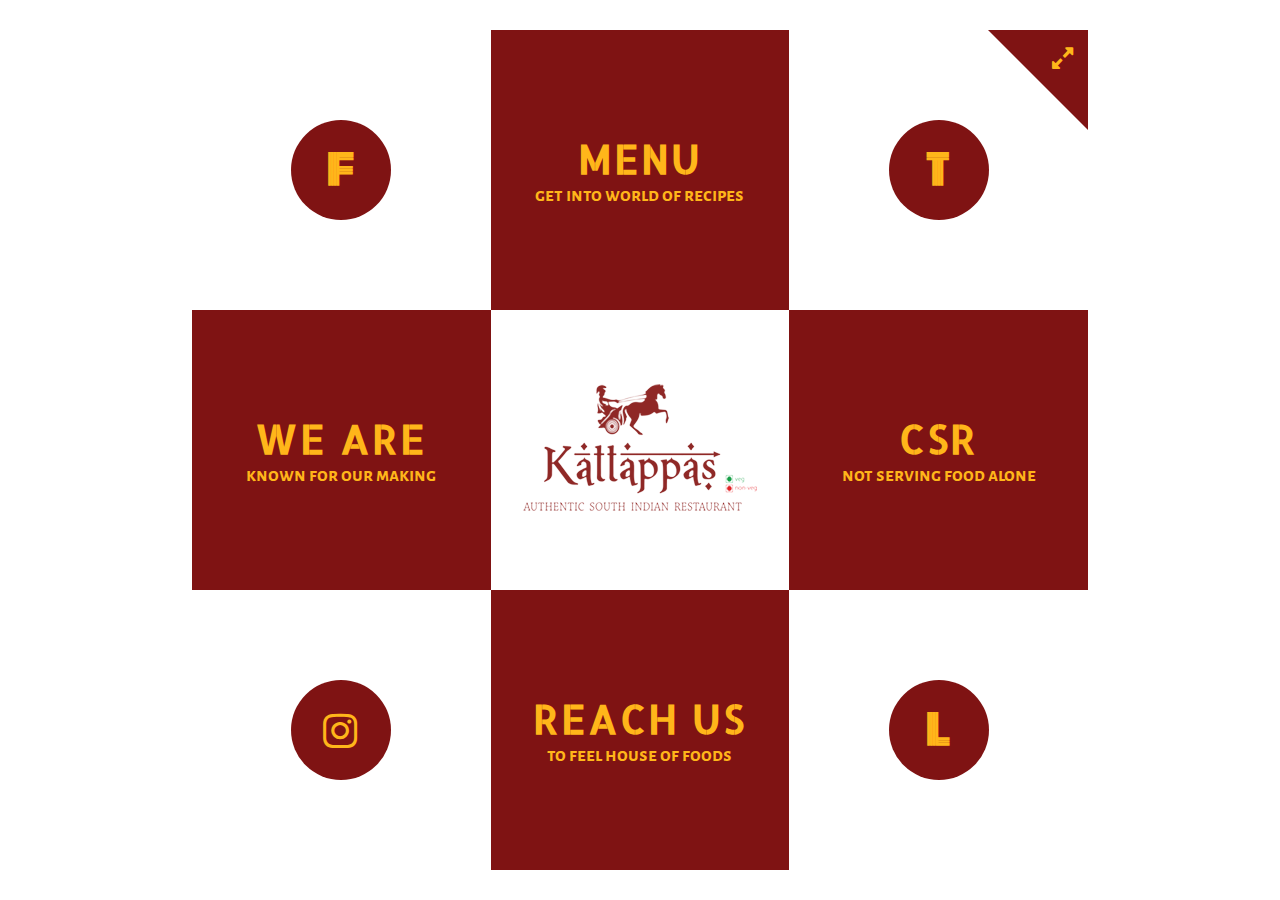
==== commit 8d38936b: "almost final version of work" ====
--- a/index.html
+++ b/index.html
@@ -1,117 +1,348 @@
 <!DOCTYPE html>
 <html lang="en">
-	<head>
-		<meta charset="UTF-8" />
-		<meta http-equiv="X-UA-Compatible" content="IE=edge,chrome=1"> 
-		<meta name="viewport" content="width=device-width, initial-scale=1.0"> 
-		<title>Fullscreen Layout with Page Transitions</title>
-		<meta name="description" content="Fullscreen Layout with Page Transitions" />
-		<meta name="keywords" content="fullscreen layout, boxes, responsive, page transitions, css transitions, jquery, portfolio, template" />
-		<meta name="author" content="Codrops" />
-		<link rel="shortcut icon" href="../favicon.ico">
-		<!-- Allerta stecnil font -->
-		<link href="https://fonts.googleapis.com/css?family=Allerta+Stencil" rel="stylesheet">
-		<!-- Alegreya sans font -->
-		<link href="https://fonts.googleapis.com/css?family=Alegreya+Sans+SC" rel="stylesheet"> 
-		<!-- Monoton -->
-		<link href="https://fonts.googleapis.com/css?family=Monoton" rel="stylesheet">
-		<link rel="stylesheet" type="text/css" href="css/component.css" />		
-		<script src="js/modernizr.custom.js"></script>
-	</head>
-	<body>
-		<div class="container">	
-			<div id="bl-main" class="bl-main">
-				<!-- facebook -->
-				<section class="">
-					<div class="bl-box">
-						<a href="#" target="_blank" class="kat-icon">F</a>
-					</div>
-				</section>
-				<!-- Menu -->
-				<section class="">
-					<div class="bl-box">
-						<h2 class="">Menu</h2>
-						<h5>Get into world of recipes</h5>
-					</div>
-					<div class="bl-content" id="forHeight">
-						<h2>MENU</h2>
-						<p>Lorem ipsum dolor sit amet, consectetur adipisicing elit. Modi reiciendis voluptatibus quasi! Laboriosam cupiditate hic impedit, saepe a magni dicta cum quo minus quae excepturi maxime magnam illo iste illum est, ea ratione soluta quod sapiente quasi doloremque ullam incidunt! Dicta maiores harum vel est dolorem consequatur aperiam blanditiis eum repellendus minima eligendi asperiores, autem earum inventore laboriosam aut laudantium nemo sequi aliquam, eaque in numquam ab facere! Illum saepe quaerat reiciendis totam eveniet asperiores qui architecto quibusdam! Harum placeat pariatur nesciunt tempore velit quas a cum vitae expedita hic adipisci ipsa quae ipsam quaerat ea id unde tempora veniam, nihil provident eligendi corporis odit totam repellat repellendus. Accusamus amet perferendis quia debitis nobis nesciunt quae eligendi laborum, optio quod. Eum, cupiditate, cum. Earum asperiores laboriosam quod perspiciatis commodi harum, repudiandae ipsa facilis ut ratione eum ea iste enim deserunt qui quisquam blanditiis veritatis sequi placeat ducimus natus quis. Non distinctio omnis aliquid necessitatibus dolor vero voluptate voluptatum doloremque, voluptatibus consequuntur provident suscipit, sequi eveniet quaerat laboriosam debitis error sint fugiat facilis dolorem corporis at totam nobis eius! Eligendi obcaecati, iure ab nemo pariatur architecto deserunt! Harum sapiente sed maiores quasi repellat praesentium, voluptatibus, voluptatem at porro adipisci atque, modi neque consequatur quis mollitia veniam minima ullam incidunt. Iusto reprehenderit, voluptates illum culpa nihil facilis quia deserunt ipsam veniam nisi blanditiis asperiores, sint voluptatem odit doloremque, cumque ad soluta saepe. Dolor explicabo, accusamus natus consectetur voluptates, quibusdam nisi, tempora enim assumenda recusandae sint! Ullam dicta facere modi, tempore id rerum voluptates cumque quod vero suscipit repellat praesentium, non qui veniam, hic ad ea iusto optio dolore alias nesciunt nostrum perferendis at. Quis debitis, doloribus aperiam nisi ut illo quod pariatur molestiae repellendus quam in quasi alias, incidunt deserunt adipisci. Dolores voluptatum distinctio rem alias magnam fugit mollitia quo eligendi laborum impedit iusto accusamus rerum reiciendis harum atque, itaque aperiam officia assumenda repellat labore natus? Ab magni iste mollitia exercitationem quo similique consectetur, neque itaque eos temporibus architecto quisquam id minima hic, consequatur molestias! Molestias quibusdam natus consequatur aspernatur velit ut libero in quidem modi itaque est saepe, reiciendis ab? Dicta aliquid, voluptas praesentium repudiandae. Voluptatum placeat saepe delectus, culpa ipsam in, fugiat perspiciatis, ducimus illum voluptates similique incidunt iusto. Tempore earum quas expedita tempora consequatur dicta, eligendi perspiciatis cum voluptatibus! Expedita necessitatibus minus enim, repellat voluptatibus sint delectus tempora libero. Et iusto reprehenderit cupiditate optio deserunt eos quo quaerat qui.</p>
-					</div>
-					<span class="kat-close"><img src="images/close.png" alt=""></span>
-				</section>
-				<!-- Twitter -->
-				<section class="">
-					<div class="bl-box">
-						<a href="#" target="_blank" class="kat-icon">T</a>
-					</div>
-				</section>
-				<!-- We are -->
-				<section class="">
-					<div class="bl-box">
-						<h2 class="">We are</h2>
-						<h5>Known for our making</h5>
-					</div>
-					<div class="bl-content">
-						<h2>We are</h2>
-						<p>Lorem ipsum dolor sit amet, consectetur adipisicing elit. Cupiditate, natus, ipsum. Magni dignissimos quidem voluptatem, officia eos facilis quam enim corrupti tempore, dicta, maiores laudantium eaque est eligendi ipsam perferendis in inventore? Ea voluptas in veniam minima, non aspernatur sed eveniet ipsa ducimus perferendis aut ratione laudantium, soluta. Cupiditate esse facilis repellat ab deserunt nam quod! Officia unde, doloribus facilis. Aliquam, consectetur, perspiciatis. Repellat nemo ut fugiat consequuntur, mollitia praesentium autem nobis dolore! Consequuntur totam molestias assumenda, repudiandae nihil voluptatibus saepe sit tempora rerum culpa provident incidunt numquam magni sunt a voluptatum architecto doloribus voluptate quam vel ad libero? Vel recusandae repudiandae ullam porro necessitatibus, corporis inventore harum, reiciendis soluta quaerat, commodi quam accusamus repellendus eaque voluptatem. Inventore porro eos accusamus necessitatibus laborum labore, quia maiores repudiandae fuga sunt eligendi perspiciatis tempore consequatur velit nihil totam cumque nisi optio magni molestias aliquid officia autem. Natus sed, architecto voluptas quo nihil, distinctio dolores amet atque illo harum qui sunt labore at, excepturi sequi eos libero aut ipsum magnam quidem. Aperiam dicta corrupti expedita ullam quas, veritatis consequuntur ipsum, cupiditate culpa recusandae quia maxime tenetur, quo adipisci a, necessitatibus cumque quaerat quam accusantium dolorum. Asperiores eligendi blanditiis dolorem consequuntur, reprehenderit nesciunt esse? Ad mollitia ducimus quia cumque, quas sint blanditiis voluptatem! Repudiandae laboriosam saepe neque omnis, nesciunt obcaecati quia, doloremque unde quisquam voluptas modi delectus optio accusantium! Fugiat praesentium, necessitatibus saepe facilis maxime omnis, qui, totam quaerat deserunt dolore odio a tempora blanditiis officiis. Eveniet reprehenderit beatae praesentium quam architecto facilis veritatis quod, quis culpa deleniti quia voluptas officia laudantium aliquam eos debitis fugit minus optio reiciendis maiores cumque sint vero. Tempore ullam provident earum aperiam debitis, laborum aliquam recusandae sit ex, nemo quae. Illum blanditiis quibusdam earum qui sapiente atque, excepturi. Itaque quidem magnam possimus omnis dolores eligendi consectetur consequatur. Similique consectetur laudantium doloremque tempora autem repudiandae corporis delectus voluptatem, quam veritatis in, sint, nam non ea debitis rerum voluptatum nobis et repellat dolorum. Quo voluptatibus distinctio amet corporis dolore quae accusamus earum enim tempora officia dolor nostrum hic error, molestiae deleniti maiores autem, facere nemo? Accusantium excepturi, atque praesentium unde, quae quisquam impedit sint ad laudantium quasi ipsa ut temporibus repellendus rem labore, culpa molestias nobis sapiente veritatis? Reprehenderit, officia animi temporibus unde excepturi harum corporis sed laboriosam eum expedita quaerat dicta ratione iste a accusamus dolor libero minus earum recusandae sapiente quas mollitia maxime blanditiis iure? Neque quidem reiciendis nisi laudantium inventore, voluptate autem veniam voluptas animi beatae soluta dignissimos in iusto ad amet doloribus quos magni deleniti odit tempore, quo vitae ullam. Molestias quia eius obcaecati libero voluptates dolorum, distinctio, laboriosam accusantium quasi repellendus, nisi et temporibus ducimus voluptatem fuga possimus molestiae doloribus aperiam iusto tempora natus eum veritatis architecto? Libero totam corporis, nam fugiat commodi possimus provident esse vero delectus autem ullam a neque perferendis officia deserunt. Nostrum distinctio aperiam, ut esse sed beatae magni est, cumque enim minus ratione, nisi, neque iure nobis illo minima eum qui. Sint non incidunt dolorem possimus magnam. Alias, molestias, at.</p>
-					</div>
-					<span class="kat-close"><img src="images/close.png" alt=""></span>
-				</section>
-				<!-- Logo -->
-				<section class="">
-					<div class="bl-box">
-						<div class="logo"><img src="images/logo.png" alt="Kattappas"></div>						
-					</div>
-				</section>
-				<!-- CSR -->
-				<section class="">
-					<div class="bl-box">
-						<h2 class="">CSR</h2>
-						<h5>Not serving food alone</h5>
-					</div>
-					<div class="bl-content">
-						<h2>CSR</h2>
-						<p>Lorem ipsum dolor sit amet, consectetur adipisicing elit. Doloribus maxime earum, ex debitis et cumque enim accusamus beatae quaerat deserunt ullam ad sapiente, excepturi sit soluta repudiandae distinctio placeat at repellat! Cupiditate quo, quasi expedita ratione provident obcaecati animi. Quae atque inventore at quibusdam illum, quasi accusamus similique a ipsum excepturi nostrum minus commodi tempora. Illo quas sequi eum dicta adipisci veritatis eos sed amet. Doloribus quod incidunt molestiae, assumenda officiis, dolore deleniti, tempora accusantium exercitationem libero placeat quasi reiciendis quis id dolorum! Temporibus facilis esse blanditiis eveniet aliquid natus necessitatibus voluptates corporis consectetur non error sit quibusdam, nisi, quis id. Ducimus repudiandae deserunt hic omnis, aliquid officiis enim vel porro ea esse praesentium aspernatur suscipit quam autem impedit ad minus voluptate velit, cum quo neque. Cumque delectus earum eaque eveniet harum a asperiores. Ipsum debitis reiciendis itaque, ab labore modi, doloribus quae molestiae omnis dolore perferendis sint blanditiis cum quas quam voluptatum eveniet iure culpa ut molestias, necessitatibus sit illo ducimus magnam! Quidem esse id fuga autem inventore perferendis consequuntur eos quod, voluptas porro unde incidunt dolorem. Nobis quod, nesciunt magni voluptas repellat itaque laudantium soluta, fugiat ipsum porro praesentium et! Veritatis, explicabo obcaecati culpa ipsum quaerat eum beatae facere! Numquam hic voluptate neque voluptas fugit culpa officia iure voluptates velit, architecto quis id ullam inventore fugiat! Asperiores voluptatum alias officiis perferendis soluta excepturi quas culpa assumenda consequatur unde odit animi consectetur similique molestiae porro iure amet, maxime ducimus beatae sapiente. Numquam neque deserunt aspernatur nesciunt ducimus dolor, tempore eveniet deleniti suscipit! Soluta laboriosam voluptatem temporibus libero incidunt iusto sunt odio! Inventore repellat sapiente expedita fuga accusantium, rem blanditiis. Ut quisquam voluptatem molestiae optio nulla tempore labore, quos quis distinctio, reiciendis ea. Ducimus nisi, maiores deleniti molestiae aspernatur illo ipsum. Quos rem at asperiores eius non sit! Corrupti ex culpa, exercitationem fugit iste esse laudantium consequuntur sed quas optio est voluptate at! Illum inventore, amet ut sit laboriosam dolore! Quasi at, aliquam labore laborum! Quia sunt facilis error laborum, debitis totam odit fugit cumque voluptate atque corporis dolorem dicta, veritatis fugiat omnis quo nemo expedita molestias ipsa officiis accusantium quae, et! Deserunt illo iusto cumque velit perferendis adipisci sint quo nobis. Ad sed beatae vel labore iure, porro accusantium amet aperiam saepe earum accusamus omnis est sapiente minus laboriosam nostrum libero harum! Delectus, hic facilis laborum nulla sed ex nam corporis fuga ipsam, consequatur aliquam vitae possimus corrupti a at modi, molestiae, autem iusto. Tempora tenetur illo nihil numquam, quam. Nostrum repudiandae atque sapiente reiciendis nesciunt dolore tempora cupiditate maxime dolorum quia, in, qui illo dolores quo. Eligendi distinctio commodi voluptatibus quia ut, consequatur quasi animi quidem eaque, modi rem ab enim eveniet magni sit, quam doloremque, saepe veritatis iste. Eum rem nobis labore accusantium vel alias recusandae suscipit. Nesciunt commodi, vel impedit corporis ratione, reiciendis odio nobis excepturi? Dolorem ducimus quam natus, quis in rerum atque! Labore obcaecati saepe qui, tenetur. Officia doloremque cumque maiores quo alias nesciunt temporibus tenetur sit modi. Eveniet repellendus sequi iure rerum expedita quae ullam deleniti esse? Ducimus, cumque nihil. Ratione delectus quidem quisquam porro non omnis sunt id expedita veniam molestias nobis nam soluta, molestiae nostrum. In sint recusandae unde molestias quis vitae nam, ratione tempore dolorum nulla animi atque minima, perspiciatis, eaque aut veritatis architecto ipsum qui illo hic cum officiis! Iste soluta sunt consequatur culpa vitae molestias, numquam voluptates ut aperiam, tempora, quod voluptatem repellat in dolores natus, hic eius! Ratione reprehenderit omnis ipsum eveniet commodi vitae voluptates minima saepe, recusandae sit neque nesciunt repudiandae dolores. Possimus numquam nobis quod fugiat rem, facilis animi ad incidunt ducimus consectetur impedit molestias illo fuga deleniti consequatur sequi! Ducimus maxime asperiores doloribus dicta. Minus dolor delectus praesentium nulla ullam nobis, autem impedit sit, inventore excepturi reprehenderit labore porro soluta vitae quae quia consequuntur iusto totam error, pariatur accusantium unde libero harum? Ipsum eaque molestias architecto explicabo est harum eveniet. Ab error voluptatibus tempore vero temporibus recusandae, tenetur deleniti excepturi enim. Omnis commodi, distinctio vitae vero dolores culpa nisi laudantium ut facere ab harum dolorem velit quo voluptas repudiandae nam esse laborum doloribus sint, explicabo. Debitis ad cupiditate dolorem, excepturi, in enim dolores numquam! Sed reprehenderit harum enim, odit hic deserunt eligendi, tempora eius ab doloribus quae, ipsam voluptate omnis repudiandae quaerat cum. Alias culpa, unde nisi dolor odit, tenetur earum rerum reprehenderit amet excepturi tempora. Quas placeat earum facilis iusto maxime dolor commodi consequatur, omnis, accusamus, nulla debitis animi. Accusamus repellendus cum tenetur, in eaque assumenda odio placeat nisi voluptates soluta! Est veritatis, molestias laudantium ex asperiores vel aut soluta error impedit quisquam consequuntur, animi tempore. Totam aut consectetur placeat similique eius possimus nesciunt nulla id voluptas provident mollitia aperiam asperiores repudiandae eos architecto eum, officia quos sapiente illo doloremque. Deserunt non consectetur mollitia optio, perferendis eius distinctio nemo officiis officia? Nulla fugit non rerum aliquam, sint, delectus velit provident minima, qui aut voluptas, placeat ullam illum eligendi accusantium? Reprehenderit cupiditate, magni placeat laboriosam delectus illum autem deleniti asperiores accusantium odit nostrum, natus recusandae animi eveniet blanditiis unde laudantium praesentium et. Eius error commodi aliquam mollitia dolor aperiam sunt dolores architecto, at quia qui quod laborum fugiat, autem est eos, libero assumenda quidem vitae excepturi. Eos fugit, unde, vitae impedit ducimus laborum sint sunt aut voluptate optio praesentium eaque debitis! Amet autem sit alias pariatur vitae iste numquam quo doloremque, eum dicta necessitatibus ducimus, hic ab maxime! Quam architecto numquam eaque consectetur perferendis itaque neque repellat eos tenetur quia vitae doloribus quo delectus earum ea deserunt voluptatibus, voluptate voluptatum sequi laboriosam rerum quis. Eligendi, ab error maiores vero libero ipsa molestiae, ratione officiis numquam pariatur consectetur dolore dolorum esse soluta. Deserunt debitis veritatis quasi ducimus neque assumenda perspiciatis beatae? Blanditiis deserunt sapiente illo ex dicta nemo doloribus velit eligendi est. Doloremque nihil quibusdam ab aperiam rem atque unde facere ratione, quaerat maxime totam perspiciatis neque, alias temporibus, amet quo cum id voluptate earum suscipit qui. Sed porro, repellendus architecto dolore, nostrum eius cum maxime, iure voluptas unde odio numquam fugit. Pariatur, quis, ut.</p>
-					</div>
-					<span class="kat-close"><img src="images/close.png" alt=""></span>
-				</section>
-				<!-- 360 -->
-				<section class="">
-					<div class="bl-box">
-						<a href="#" target="_blank" class="kat-icon">I</a>
-					</div>
-				</section>
-				<!-- Reach us -->
-				<section class="">
-					<div class="bl-box">
-						<h2 class="">Reach us</h2>
-						<h5>To feel House of foods</h5>
-					</div>
-					<div class="bl-content">
-						<h2>Reach us</h2>
-						<p>This responsive layout is based on an initial grid of four boxes. Once a box is clicked, it gets resized to fullscreen and the other boxes scale down and fade out.</p>
-						<p>Lorem ipsum dolor sit amet, consectetur adipisicing elit. Vero sapiente consequatur possimus recusandae totam minus molestiae beatae perferendis ad odio labore quae non praesentium, nemo nisi earum commodi repellendus quasi. Nisi voluptatum dolores quod consequatur porro optio sit rerum dolorum eveniet ipsam accusamus cum at officia quo reiciendis, quidem, cupiditate doloribus tempore itaque inventore sapiente explicabo libero labore? Eos, possimus, illo? Explicabo ex saepe libero excepturi maiores nulla error cumque, ipsum iusto. Laborum voluptas quis, atque, velit nesciunt molestiae officiis earum ex vero reprehenderit laudantium dolorum commodi nemo explicabo sit suscipit minus eius culpa. Iste, commodi cum sequi placeat voluptates soluta. Repellat veritatis iure enim tenetur fuga! Perferendis repudiandae temporibus accusamus maiores iusto ipsam soluta numquam assumenda commodi aliquam illo, aperiam quos blanditiis velit, quas doloremque quasi dolor expedita fugit iste perspiciatis porro non eaque sunt. Amet harum facere vitae saepe quam delectus voluptatum, rerum dignissimos quisquam ex et itaque laudantium veritatis fugit, esse asperiores aperiam, eius vel error! Unde deserunt iste harum delectus, beatae natus perferendis nam ipsam neque a praesentium, nesciunt nostrum, vitae, totam facilis velit! Obcaecati distinctio minus tenetur corporis eius, atque esse nihil adipisci voluptatem nisi delectus fuga voluptas. Deleniti quas vitae itaque modi reiciendis earum quae, quod a atque corporis soluta minima, hic mollitia aliquid alias eligendi excepturi! Consequatur expedita rem earum nihil minima quibusdam asperiores nobis quidem consectetur voluptatum maxime labore saepe, laborum, quis, tempora nostrum at quaerat enim excepturi commodi. Atque nostrum tenetur neque modi consequatur deleniti iste, quod numquam optio, aliquid earum molestiae, recusandae cumque maxime quo autem animi? Natus optio earum odio temporibus voluptates velit ratione ipsa quo aperiam magnam, error eligendi incidunt perspiciatis veritatis consectetur pariatur? Quasi tenetur cumque ipsam, corporis quod itaque ea iste exercitationem nihil commodi suscipit modi, sed magnam laudantium tempore. Obcaecati dolore dolor saepe quaerat! Iure voluptatibus distinctio sapiente modi possimus quam, tempora cumque nihil facilis ullam vero debitis aperiam eveniet. Delectus magni sint dicta, facere? Rerum maxime dolor quis vitae, laborum quidem reiciendis autem illum. Similique saepe modi natus quibusdam asperiores accusantium beatae, tempora ratione voluptatibus consequuntur nesciunt iusto repellendus praesentium atque sapiente. Necessitatibus aperiam voluptates, architecto dolorum numquam animi enim alias porro reiciendis maxime fugiat impedit maiores similique eius molestiae quam laudantium, excepturi, suscipit sed repudiandae minima aliquam quasi veniam. Odit, fuga error atque consequatur culpa laudantium ab, nemo iusto. Suscipit sit quas velit, tempore, fugit quasi, nostrum delectus perspiciatis sequi eos, quam fuga. Error repellendus illo temporibus ratione voluptas quos omnis labore eligendi non commodi magnam id quaerat asperiores dolor, eveniet provident! Deserunt reprehenderit, mollitia facilis modi dolore perferendis soluta omnis ipsum reiciendis tempore eveniet deleniti obcaecati veritatis praesentium et voluptatibus perspiciatis? Consequuntur enim doloremque eos, nemo architecto. Repellat dicta perferendis, id tempora tempore laborum repellendus magni. Est quidem illo aspernatur non id ea expedita velit optio dolor quaerat in voluptatibus laborum accusamus nostrum architecto excepturi ducimus sunt tenetur saepe, possimus molestias unde, perspiciatis eos! In id numquam, corrupti tenetur facere earum nemo distinctio nihil, at aliquid iure, veritatis corporis fuga voluptates a. Illo atque, nihil voluptas. Omnis labore optio dolorum quaerat minima velit temporibus iste maiores? Quas commodi vitae fugiat. Delectus debitis repellat recusandae natus error consequuntur nulla dicta odio, dolore eos similique sint repudiandae quae cum nobis fugiat dolores, voluptatum! Ipsa quidem quia eligendi, adipisci magnam placeat ratione, dolore, at deserunt modi facilis. Pariatur placeat, earum at aspernatur asperiores quas nemo voluptates tempora obcaecati, excepturi autem officiis facilis laudantium recusandae quia sunt consequatur sequi eos alias deserunt! Sit, totam impedit alias, minima ea inventore facilis asperiores qui quas, eligendi quam nulla, explicabo? Asperiores voluptas ab consectetur, quaerat velit sapiente accusamus, explicabo perferendis voluptatem, veniam facilis totam? Soluta placeat, quae voluptatem eveniet autem ab, rem. Repudiandae est reiciendis doloribus iusto atque explicabo dicta? Laboriosam maxime, similique praesentium debitis corporis ad eius eveniet dignissimos quia minus, optio! Assumenda ad molestiae, deleniti sint quas. Culpa numquam, modi quas labore aut nisi perferendis, eveniet soluta corporis cumque blanditiis atque, ullam nemo ducimus ipsam, ut ad quaerat. Laboriosam saepe, repellat ullam, id incidunt quidem autem illum minima repudiandae eaque neque repellendus culpa eveniet eligendi dolores iusto possimus. Quasi est quis tempora nobis incidunt assumenda illo, expedita odit? Nobis ab provident nihil quae, dolor maxime, sapiente est voluptatem aliquid, unde labore dolores cupiditate fugit porro nemo, dolorem ex repellendus praesentium aperiam aspernatur! Aliquid similique explicabo libero illum iusto sed, placeat mollitia ad alias reprehenderit, consectetur tenetur reiciendis soluta facilis qui. Molestias eos illum quaerat iusto consectetur ea assumenda minima temporibus. Atque consequatur, esse. Quo dolore esse ut, obcaecati, facilis sint quos officia explicabo, dolorem incidunt reiciendis. Eum sunt illum quas ipsam doloremque odit cumque nam omnis similique assumenda quaerat ut velit accusamus delectus voluptas porro temporibus, nemo, cupiditate alias, atque nihil ab? Laborum, ullam. In ducimus, incidunt totam. Neque non magnam exercitationem qui quis alias error molestias consectetur, ipsa nihil obcaecati culpa tempora minus odit, perspiciatis laudantium repellat odio dicta labore consequuntur animi? Vitae eaque, laudantium aliquid ab dolore iure porro, labore voluptatibus distinctio, odio reprehenderit repudiandae! Nemo hic amet repudiandae exercitationem tempore quos omnis, sapiente quo commodi totam porro numquam vero facere veritatis obcaecati libero at eligendi cum neque sed quibusdam consequuntur quia accusamus modi officiis! Maxime voluptates facilis nam nisi possimus? Asperiores dolores ex odio earum accusantium? Aliquam quia aut quae omnis impedit aliquid temporibus, dignissimos esse ipsam explicabo ad debitis culpa minima animi ea, voluptates fuga dolorum libero earum minus itaque eum hic odio pariatur? Totam cumque voluptates aliquam nisi, ducimus nobis ipsa voluptas vero cupiditate. Nihil voluptas doloribus eaque necessitatibus sit pariatur! Molestiae, nostrum, doloribus facere natus velit aspernatur repellat numquam odio earum eum. Commodi iste excepturi eos recusandae architecto, necessitatibus obcaecati non voluptatibus perferendis odio, dolorem odit, soluta explicabo. Quaerat libero dolores at repellendus beatae quia ullam optio sunt alias magni maxime laborum ea repellat natus, quisquam veniam! Culpa, earum distinctio illum vitae placeat odit! Sit adipisci ad, similique ab consequatur praesentium cumque necessitatibus veniam repellendus natus quam a laudantium reiciendis quidem fugiat, officiis! Numquam, maiores itaque laudantium ullam repellat nostrum architecto.</p>
-					</div>
-					<span class="kat-close"><img src="images/close.png" alt=""></span>
-				</section>
-				<!-- Linkedin -->
-				<section class="">
-					<div class="bl-box">
-						<a href="#" target="_blank" class="kat-icon">L</a>
-					</div>
-				</section>
-			</div>
-		</div><!-- /container -->
-		<script src="https://ajax.googleapis.com/ajax/libs/jquery/1.9.1/jquery.min.js"></script>
-		<script src="js/boxlayout.js"></script>
-		<script src="js/script.js"></script>
-		<script type="text/javascript" src="https://ajax.googleapis.com/ajax/libs/jquery/1.9.0/jquery.min.js"></script>
-		<script type="text/javascript" src="js/slimscroll.min.js"></script>
-		<script>
-			$(function() {
-				Boxlayout.init();
-			});
 
-		</script>
-	</body>
-</html>
+<head>
+    <meta charset="UTF-8" />
+    <meta http-equiv="X-UA-Compatible" content="IE=edge,chrome=1">
+    <meta name="viewport" content="width=device-width, initial-scale=1.0">
+    <title>KATTAPPAS RESTAURANT | COIMBATORE</title>
+    <meta name="description" content="Fullscreen Layout with Page Transitions" />
+    <meta name="keywords" content="fullscreen layout, boxes, responsive, page transitions, css transitions, jquery, portfolio, template" />
+    <meta name="author" content="Yogesh" />
+    <link rel="shortcut icon" href="../favicon.ico">
+    <!-- Fontawesome -->
+    <link rel="stylesheet" href="https://maxcdn.bootstrapcdn.com/font-awesome/4.7.0/css/font-awesome.min.css">
+    <!-- Allerta stecnil font -->
+    <link href="https://fonts.googleapis.com/css?family=Allerta+Stencil" rel="stylesheet">
+    <!-- Alegreya sans font -->
+    <link href="https://fonts.googleapis.com/css?family=Alegreya+Sans+SC" rel="stylesheet">
+    <!-- Monoton -->
+    <link href="https://fonts.googleapis.com/css?family=Monoton" rel="stylesheet">
+    <link rel="stylesheet" type="text/css" href="css/component.css" />
+    <script src="js/modernizr.custom.js"></script>
+</head>
+
+<body>
+    <div class="container" id="kat-container">
+        <div id="bl-main" class="bl-main">
+            <!-- facebook -->
+            <section class="">
+                <div class="bl-box">
+                    <a href="#" target="_blank" class="kat-icon">F</a>
+                </div>
+            </section>
+            <!-- Menu -->
+            <section class="">
+                <div class="bl-box">
+                	<span><i class="fa fa-cutlery" aria-hidden="true"></i></span>
+                    <h2 class="">Menu</h2>
+                    <h5>Get into world of recipes</h5>
+                </div>
+                <div class="bl-content" id="forHeight">
+                    <!-- Chicken -->
+                    <h5>Chicken Specials</h5>
+                    <div class="items">
+                        <div class="item">
+                            <img src="images/dishes/1.jpg" alt="Kattappas dish 1" title="Kattappas dish 1">
+                            <p>Chettinad chicken sirappu manjurian porichadhu</p>
+                        </div>
+                        <div class="item">
+                            <img src="images/dishes/1.jpg" alt="Kattappas dish 1" title="Kattappas dish 1">
+                            <p>Chettinad chicken sirappu manjurian porichadhu</p>
+                        </div>
+                        <div class="item">
+                            <img src="images/dishes/1.jpg" alt="Kattappas dish 1" title="Kattappas dish 1">
+                            <p>Chettinad chicken sirappu manjurian porichadhu</p>
+                        </div>
+                        <div class="item">
+                            <img src="images/dishes/1.jpg" alt="Kattappas dish 1" title="Kattappas dish 1">
+                            <p>Chettinad chicken sirappu manjurian porichadhu</p>
+                        </div>
+                        <div class="item">
+                            <img src="images/dishes/1.jpg" alt="Kattappas dish 1" title="Kattappas dish 1">
+                            <p>Chettinad chicken sirappu manjurian porichadhu</p>
+                        </div>
+                        <div class="item">
+                            <img src="images/dishes/1.jpg" alt="Kattappas dish 1" title="Kattappas dish 1">
+                            <p>Chettinad chicken sirappu manjurian porichadhu</p>
+                        </div>
+                        <div class="item">
+                            <img src="images/dishes/1.jpg" alt="Kattappas dish 1" title="Kattappas dish 1">
+                            <p>Chettinad chicken sirappu manjurian porichadhu</p>
+                        </div>
+                        <div class="item">
+                            <img src="images/dishes/1.jpg" alt="Kattappas dish 1" title="Kattappas dish 1">
+                            <p>Chettinad chicken sirappu manjurian porichadhu</p>
+                        </div>
+                        <div class="item">
+                            <img src="images/dishes/1.jpg" alt="Kattappas dish 1" title="Kattappas dish 1">
+                            <p>Chettinad chicken sirappu manjurian porichadhu</p>
+                        </div>
+                        <div class="item">
+                            <img src="images/dishes/1.jpg" alt="Kattappas dish 1" title="Kattappas dish 1">
+                            <p>Chettinad chicken sirappu manjurian porichadhu</p>
+                        </div>
+                        <div class="item">
+                            <img src="images/dishes/1.jpg" alt="Kattappas dish 1" title="Kattappas dish 1">
+                            <p>Chettinad chicken sirappu manjurian porichadhu</p>
+                        </div>
+                        <div class="item">
+                            <img src="images/dishes/1.jpg" alt="Kattappas dish 1" title="Kattappas dish 1">
+                            <p>Chettinad chicken sirappu manjurian porichadhu</p>
+                        </div>
+                        <div class="item">
+                            <img src="images/dishes/1.jpg" alt="Kattappas dish 1" title="Kattappas dish 1">
+                            <p>Chettinad chicken sirappu manjurian porichadhu</p>
+                        </div>
+                        <div class="item">
+                            <img src="images/dishes/1.jpg" alt="Kattappas dish 1" title="Kattappas dish 1">
+                            <p>Chettinad chicken sirappu manjurian porichadhu</p>
+                        </div>
+                        <div class="item">
+                            <img src="images/dishes/1.jpg" alt="Kattappas dish 1" title="Kattappas dish 1">
+                            <p>Chettinad chicken sirappu manjurian porichadhu</p>
+                        </div>
+                        <div class="item">
+                            <img src="images/dishes/1.jpg" alt="Kattappas dish 1" title="Kattappas dish 1">
+                            <p>Chettinad chicken sirappu manjurian porichadhu</p>
+                        </div>
+                        <div class="item">
+                            <img src="images/dishes/1.jpg" alt="Kattappas dish 1" title="Kattappas dish 1">
+                            <p>Chettinad chicken sirappu manjurian porichadhu</p>
+                        </div>
+                        <div class="item">
+                            <img src="images/dishes/1.jpg" alt="Kattappas dish 1" title="Kattappas dish 1">
+                            <p>Chettinad chicken sirappu manjurian porichadhu</p>
+                        </div>
+                    </div>
+                    <!-- Mutton -->
+                    <h5>Mutton Specials</h5>
+                    <div class="items">
+                        <div class="item">
+                            <img src="images/dishes/1.jpg" alt="Kattappas dish 1" title="Kattappas dish 1">
+                            <p>Chettinad chicken sirappu manjurian porichadhu</p>
+                        </div>
+                        <div class="item">
+                            <img src="images/dishes/1.jpg" alt="Kattappas dish 1" title="Kattappas dish 1">
+                            <p>Chettinad chicken sirappu manjurian porichadhu</p>
+                        </div>
+                        <div class="item">
+                            <img src="images/dishes/1.jpg" alt="Kattappas dish 1" title="Kattappas dish 1">
+                            <p>Chettinad chicken sirappu manjurian porichadhu</p>
+                        </div>
+                        <div class="item">
+                            <img src="images/dishes/1.jpg" alt="Kattappas dish 1" title="Kattappas dish 1">
+                            <p>Chettinad chicken sirappu manjurian porichadhu</p>
+                        </div>
+                        <div class="item">
+                            <img src="images/dishes/1.jpg" alt="Kattappas dish 1" title="Kattappas dish 1">
+                            <p>Chettinad chicken sirappu manjurian porichadhu</p>
+                        </div>
+                        <div class="item">
+                            <img src="images/dishes/1.jpg" alt="Kattappas dish 1" title="Kattappas dish 1">
+                            <p>Chettinad chicken sirappu manjurian porichadhu</p>
+                        </div>
+                        <div class="item">
+                            <img src="images/dishes/1.jpg" alt="Kattappas dish 1" title="Kattappas dish 1">
+                            <p>Chettinad chicken sirappu manjurian porichadhu</p>
+                        </div>
+                        <div class="item">
+                            <img src="images/dishes/1.jpg" alt="Kattappas dish 1" title="Kattappas dish 1">
+                            <p>Chettinad chicken sirappu manjurian porichadhu</p>
+                        </div>
+                        <div class="item">
+                            <img src="images/dishes/1.jpg" alt="Kattappas dish 1" title="Kattappas dish 1">
+                            <p>Chettinad chicken sirappu manjurian porichadhu</p>
+                        </div>
+                        <div class="item">
+                            <img src="images/dishes/1.jpg" alt="Kattappas dish 1" title="Kattappas dish 1">
+                            <p>Chettinad chicken sirappu manjurian porichadhu</p>
+                        </div>
+                        <div class="item">
+                            <img src="images/dishes/1.jpg" alt="Kattappas dish 1" title="Kattappas dish 1">
+                            <p>Chettinad chicken sirappu manjurian porichadhu</p>
+                        </div>
+                        <div class="item">
+                            <img src="images/dishes/1.jpg" alt="Kattappas dish 1" title="Kattappas dish 1">
+                            <p>Chettinad chicken sirappu manjurian porichadhu</p>
+                        </div>
+                        <div class="item">
+                            <img src="images/dishes/1.jpg" alt="Kattappas dish 1" title="Kattappas dish 1">
+                            <p>Chettinad chicken sirappu manjurian porichadhu</p>
+                        </div>
+                        <div class="item">
+                            <img src="images/dishes/1.jpg" alt="Kattappas dish 1" title="Kattappas dish 1">
+                            <p>Chettinad chicken sirappu manjurian porichadhu</p>
+                        </div>
+                        <div class="item">
+                            <img src="images/dishes/1.jpg" alt="Kattappas dish 1" title="Kattappas dish 1">
+                            <p>Chettinad chicken sirappu manjurian porichadhu</p>
+                        </div>
+                        <div class="item">
+                            <img src="images/dishes/1.jpg" alt="Kattappas dish 1" title="Kattappas dish 1">
+                            <p>Chettinad chicken sirappu manjurian porichadhu</p>
+                        </div>
+                        <div class="item">
+                            <img src="images/dishes/1.jpg" alt="Kattappas dish 1" title="Kattappas dish 1">
+                            <p>Chettinad chicken sirappu manjurian porichadhu</p>
+                        </div>
+                        <div class="item">
+                            <img src="images/dishes/1.jpg" alt="Kattappas dish 1" title="Kattappas dish 1">
+                            <p>Chettinad chicken sirappu manjurian porichadhu</p>
+                        </div>
+                    </div>
+                </div>
+                <span class="kat-close"><img src="images/close.png" alt=""></span>
+            </section>
+            <!-- Twitter -->
+            <section class="">
+                <div class="bl-box">
+                    <a href="#" target="_blank" class="kat-icon">T</a>
+                </div>
+            </section>
+            <!-- We are -->
+            <section class="">
+                <div class="bl-box">
+                	<span><i class="fa fa-info-circle fa-6" aria-hidden="true"></i>	</span>
+                    <h2 class="">We are</h2>
+                    <h5>Known for our making</h5>
+                </div>
+                <div class="bl-content">
+                    <p>A Family Venture of M/s. Dr.SengaliappanNurising Home &amp; M/s V.K.V. Real Estates</p>
+                    <blockquote><p>In Cooking, as in all arts, simplicity is the sign of perfection</p>
+					<p class="author">-Cunonsky ( Prince Of Gastronomy )</p>
+                    </blockquote>
+                    <h5>Flavors of Home in a Restaurant</h5>
+                    <p>Our food quality and taste starts from procurement of Raw Materials. Our teamof chefsand procurement experts have set strong selection process in choosing our vendors from International Certifications to deliver quality with consistency. The raw materials are double checked before taking delivery. Menu has been engineered to delight our customers. Each food when tasted will give them joy and happiness through flavors. Most of our menu is planned and designed to give a retreat to our customers to enjoy a Home Away From Home Food. We do not use any preservatives or artificial taste inducing ingredients like MSG,etc,. Our Chef Selection process involves various rounds ofpractical rounds to test their knowledge on our delicaies. Each of our Chef have tons of experience in the field of Food &amp; Food Technology. At Kattappas Restaurant hygiene&amp; Cleanliness is our paramount importance, we follow strict kitchen and hygiene rules &amp; standard followed by FSSAI &amp; other International bodies. All our staff members go through periodic health checkup and are given vaccinations periodically as Prevention is always better than cure.</p>
+                    <h5>Kattappas and Its Kongunad Cuisine</h5>
+                    <p>At Kattappas, We constantly work hard to provide authentic food. New Generations, New Aspirations &amp; New Lifestyle. “ Change is Inevitable” Our Hunger for constant innovation has us on our toes always to try different combinations and to provide fresh and healthy food suitable for the next generation while keeping our tradition and culture in mind.</p>
+                    <h5>Our Cuisine speciality:</h5>
+                    <ul>
+                        <li>Traditional way of cooking.</li>
+                        <li>No marination of non-vegetarian items.</li>
+                        <li>Turmeric is always used [fresh or roasted and ground].</li>
+                        <li>Turmeric is always used [fresh or roasted and ground].</li>
+                        <li>Cook delicacies using various cereals such as rye, bajra, jowar for their main course.</li>
+                        <li>Consume butter milk and sweet as the second last course and rasam as the last.</li>
+                    </ul>
+                </div>
+                <span class="kat-close"><img src="images/close.png" alt=""></span>
+            </section>
+            <!-- Logo -->
+            <section class="">
+                <div class="bl-box">
+                    <div class="logo"><img src="images/logo.png" alt="Kattappas"></div>
+                </div>
+            </section>
+            <!-- CSR -->
+            <section class="">
+                <div class="bl-box">
+                	<span><i class="fa fa-handshake-o" aria-hidden="true"></i></span>
+                    <h2 class="">CSR</h2>
+                    <h5>Not serving food alone</h5>
+                </div>
+                <div class="bl-content">
+                    <p>A Family Venture of M/s. Dr.SengaliappanNurising Home &amp; M/s V.K.V. Real Estates</p>
+                    <blockquote><p>In Cooking, as in all arts, simplicity is the sign of perfection</p>
+					<p class="author">-Cunonsky ( Prince Of Gastronomy )</p>
+                    </blockquote>
+                    <h5>Flavors of Home in a Restaurant</h5>
+                    <p>Our food quality and taste starts from procurement of Raw Materials. Our teamof chefsand procurement experts have set strong selection process in choosing our vendors from International Certifications to deliver quality with consistency. The raw materials are double checked before taking delivery. Menu has been engineered to delight our customers. Each food when tasted will give them joy and happiness through flavors. Most of our menu is planned and designed to give a retreat to our customers to enjoy a Home Away From Home Food. We do not use any preservatives or artificial taste inducing ingredients like MSG,etc,. Our Chef Selection process involves various rounds ofpractical rounds to test their knowledge on our delicaies. Each of our Chef have tons of experience in the field of Food &amp; Food Technology. At Kattappas Restaurant hygiene&amp; Cleanliness is our paramount importance, we follow strict kitchen and hygiene rules &amp; standard followed by FSSAI &amp; other International bodies. All our staff members go through periodic health checkup and are given vaccinations periodically as Prevention is always better than cure.</p>
+                    <h5>Kattappas and Its Kongunad Cuisine</h5>
+                    <p>At Kattappas, We constantly work hard to provide authentic food. New Generations, New Aspirations &amp; New Lifestyle. “ Change is Inevitable” Our Hunger for constant innovation has us on our toes always to try different combinations and to provide fresh and healthy food suitable for the next generation while keeping our tradition and culture in mind.</p>
+                    <h5>Our Cuisine speciality:</h5>
+                    <ul>
+                        <li>Traditional way of cooking.</li>
+                        <li>No marination of non-vegetarian items.</li>
+                        <li>Turmeric is always used [fresh or roasted and ground].</li>
+                        <li>Turmeric is always used [fresh or roasted and ground].</li>
+                        <li>Cook delicacies using various cereals such as rye, bajra, jowar for their main course.</li>
+                        <li>Consume butter milk and sweet as the second last course and rasam as the last.</li>
+                    </ul>                    
+                </div>
+                <span class="kat-close"><img src="images/close.png" alt=""></span>
+            </section>
+            <!-- 360 -->
+            <section class="">
+                <div class="bl-box">
+                    <a href="#" class="kat-icon"><i class="fa fa-instagram" aria-hidden="true"></i></a>
+                </div>
+            </section>
+            <!-- Reach us -->
+            <section class="">
+                <div class="bl-box">
+                	<span><i class="fa fa-address-card" aria-hidden="true"></i></span>
+                    <h2 class="">Reach us</h2>
+                    <h5>To feel House of foods</h5>
+                </div>
+                <div class="bl-content">
+                    <div class="contact-container">
+                    	<div class="mobile">
+                    		<div class="icon">
+                    			<i class="fa fa-mobile-phone" aria-hidden="true"></i>
+                    		</div>
+                    		<div class="label">+91 90909 09090</div>
+                    	</div>
+                    	<div class="landline">
+                    		<div class="icon">
+                    			<i class="fa fa-phone" aria-hidden="true"></i>
+                    		</div>
+                    		<div class="label">+04564 66666</div>                    		
+                    	</div>
+                    	<div class="email">
+                    		<div class="icon">
+                    			<i class="fa fa-envelope fa-6" aria-hidden="true"></i>
+                    		</div>
+                    		<div class="label">kattappas@gmail.com</div>
+                    	</div>
+                    	<div class="address">
+                    		<div class="icon">
+                    			<i class="fa fa-address-card-o" aria-hidden="true"></i>
+                    		</div>
+                    		<div class="label">Ahuja Towers, 2nd floor,<br> 
+                			42/14T.V. Swamy Road(West), R.S. Puram,<br>
+							Coimbatore.<br> Tamil Nadu - 641 002</div>                    		
+                    	</div>
+                    	<div class="360">
+                    		<div class="icon">
+                    			<i class="fa fa-eye" aria-hidden="true"></i>
+                    		</div>
+                    		<div class="label"><a href="#" target="_blank">View us in 360</a></div>
+                    	</div>
+                    	<div class="location">
+                    		<div class="icon">
+                    			<i class="fa fa-map" aria-hidden="true"></i>
+                    		</div>
+                    		<div class="label"><a href="#" target="_blank">Locate us</a></div>
+                    	</div>
+                    </div>
+                    <!-- <div class="map">
+                    	<iframe src="https://www.google.com/maps/embed?pb=!1m14!1m8!1m3!1d15664.58249586233!2d76.946776!3d11.027699!3m2!1i1024!2i768!4f13.1!3m3!1m2!1s0x0%3A0xfe436ed4a636ab97!2sDigituz+Technologies!5e0!3m2!1sen!2sin!4v1473484156382" width="100%" height="450" frameborder="0" style="border:0" allowfullscreen=""></iframe>
+                    </div>
+ -->                    
+                </div>
+                <span class="kat-close"><img src="images/close.png" alt=""></span>
+            </section>
+            <!-- Linkedin -->
+            <section class="">
+                <div class="bl-box">
+                    <a href="#" target="_blank" class="kat-icon">L</a>
+                </div>
+            </section>
+            <!-- Close icon -->
+            <div class="togglecontainer"><span><i class="fa fa-expand" aria-hidden="true"></i></span></div>
+        </div>
+    </div>
+    <!-- /container -->
+    <script src="https://ajax.googleapis.com/ajax/libs/jquery/1.9.1/jquery.min.js"></script>
+    <script src="js/boxlayout.js"></script>
+    <script src="js/script.js"></script>
+    <script type="text/javascript" src="js/slimscroll.min.js"></script>
+    <script>
+    $(function() {
+        Boxlayout.init();
+    });
+    </script>
+</body>
+
+</html>--- a/css/component.css
+++ b/css/component.css
@@ -12,15 +12,136 @@
     font-family: 'Alegreya Sans SC', sans-serif;
     color: #fce3ad;
     background: #fff;
-    font-size: 1em;
-    font-weight: 300;
+    font-size: 1em/16px;
+    /*background: url(../images/texture.jpg);*/
+    background-color: #fff;
+    z-index: 2;
+}
+/*body::after {
+	content: '';
+	position: absolute;
+	display: block;
+	width: 100%;
+	height: 100%;
+	background-color: rgba(12,12,12,0.25);
+	z-index: 1;
+}*/
+.bl-expand-item-parent .togglecontainer {
+	z-index: 11;
+}
+.bl-expand-item-parent .bl-expand-top {
+	z-index: 12;
+}
+.togglecontainer {
+	position: absolute;
+	right: 0;
+	top: 0;
+	width: 0px;
+	height: 0px;
+	z-index: 10;
+	border: 50px solid #7f1313;
+	border-bottom-color: transparent;
+	border-left-color: transparent;
+}
+.togglecontainer span {
+	top: -35px;
+	right: -35px;
+	position: absolute;
+	font-size: 25px;
+	cursor: pointer;
+	color: #ffb61a;	
+}
+.togglecontainer span i {
+	transition: all 1s ease;
+	position: relative;
+}
+.full-width {
+	width: 100% !important;
+	height: 100% !important;
+	margin: 0 !important;
+}
+#bl-main {
+	z-index: 3;
+}
+#kat-container .bl-content p {
+	color: #fce3ad;
+}
+blockquote {
+    background: #ffb61a;
+    border-left: 10px solid #fce3ad;
+    margin: 2em 0px;
+    padding: 1em 50px;
+    position: relative;
+}
+blockquote p {
+	color: #fff !important;
+    font-size: 20px !important;
+}
+blockquote:before {
+    color: #fff;
+    content: open-quote;
+    font-size: 4em;
+    line-height: 0.5em;
+    position: absolute;
+    left: 10px;
+    margin: 0;
+    padding: 0;
+    top: 10px;
+}
+blockquote .author {
+    text-align: right;
+    color: #fcdfa2 !important;
+    font-size: 15px !important;
+    font-style: italic;
+}
+.contact-container {
+	display: flex;
+	flex-wrap: wrap;
+	justify-content: flex-start;
+}
+.contact-container > div {
+    padding: 40px 20px;
+    width: 33.33%;
+    background-color: #ffb61a;
+    display: flex;
+    flex-direction: column;
+    align-items: center;
+    justify-content: center;
+    text-align: center;
+    border: 1px solid #7f1313;
+}
+.contact-container::after {
+	content: '';
+	flex: auto;
+}
+.icon {
+	font-size: 60px;
+    color: #7f1313;
+}
+.map {
+	margin-top: 20px;
+	float: left;
+	width: 100%;
+}
+.label, .label a {
+	color: #7f1313;
+	font-weight: bold;
+	text-shadow: 1px 1px #ffb61a;
+	margin-top: 20px;
+}
+.label a:hover {
+	color: #7f1313;
+}
+section.bl-expand .bl-content p + h5 {
+	margin-top: 20px;
 }
 .container h2, .container h5, .container p {
-	margin: 0 !important;
-    width: 100%;
+	margin: 0;
     padding: 0;
-    text-align: center;
     color: #ffb61a;
+    transition: all 1s ease;
+    opacity: 1;
+    text-transform: lowercase;
 }
 .container .kat-icon {
 	font-family: 'Monoton', cursive;
@@ -33,6 +154,9 @@
     text-align: center;
     line-height: 100px;
 }
+.container .kat-icon img {
+	height: 30px;
+}
 .bl-box h5 {
 	font-size: 1.2em;
 }
@@ -51,7 +175,7 @@
 	color: #fff;
 }
 
-.container { height: 100%; }
+.container { height: 100%;  }
 
 .bl-main {
 	position: absolute;
@@ -61,6 +185,7 @@
 	margin: 30px 0;
 	transform: translateX(-50%);
 	left: 50%;
+	transition: all 1s ease;
 }
 
 .bl-main > section {
@@ -70,7 +195,11 @@
 }
 .bl-main > section:nth-child(odd) {
 	background-color: #fff;
-}
+	/*background-color: rgba(255,255,255, 0.2);*/
+}
+/*.bl-main > section:nth-child(5) {
+	background-color: rgba(255,255,255, 0.8);
+}*/
 .bl-main > section:nth-child(even) {
 	background-color: #7f1313;
 }
@@ -139,12 +268,11 @@
     -webkit-align-items: center;
     -ms-flex-align: center;
     align-items: center;
+    overflow: hidden;
+    transition: all 0.5s ease;
 }
 
 .bl-box h2 {
-	text-align: center;
-	margin: 0;
-	width: 100%;
 	font-size: 2.5em;
 	letter-spacing: 2px;
 	font-weight: 700;
@@ -184,12 +312,6 @@
 
 /* Custom content */
 
-.bl-content p {
-	margin: 0 auto;
-	padding-bottom: 15px;
-	font-size: 1.7em;
-	line-height: 1.8;
-}
 
 .bl-content h2 {
 	font-size: 3em;
@@ -215,15 +337,14 @@
 }
 
 .bl-content > ul {
-	list-style: none;
 	padding: 0;
-	margin: 0;
+    margin: 0;
+    list-style: square;
 } 
 
 .bl-content > ul li {
-	display: inline-block;
-	width: 20%;
-	margin: 1%;
+	display: list-item;
+    list-style-position: inside;
 }
 
 .bl-content > ul li a {
@@ -364,38 +485,59 @@
 	left: 0%;*/
 }
 
-.bl-main > section.bl-expand-top {
+#kat-container .bl-main > section.bl-expand-top {
 	z-index: 100;
 }
 
 .bl-main > section .bl-expand {
 	background: #7f1313;
 }
-
-
-
-.bl-box {
-	-webkit-transition: opacity 0.2s linear 0.5s;
-	-moz-transition: opacity 0.2s linear 0.5s;
-	transition: opacity 0.2s linear 0.5s;
+.items {
+  display: flex;
+  flex-wrap: wrap;
+  justify-content: space-between;
+  margin-bottom: 20px;
+}
+.items + h5 {
+	margin-top: 20px;
+	border-top: 1px solid #fce3ad;
+	padding-top: 20px;
+}
+
+.items .item {
+	width: 25%;
+	padding: 0 10px;
+	margin-bottom: 15px; 
+}
+.items::after {
+	content: '';
+	flex: auto;
+}
+.item p {
+	font-size: 15px;
+	color: #fce3ad;
 }
 
 section.bl-expand .bl-box {
-	opacity: 0;
-	-webkit-transition: opacity 0s linear;
-	-moz-transition: opacity 0s linear;
-	transition: opacity 0s linear;
+	opacity: 1;
+	height: auto;
+	padding: 10px 25px;
+	align-items: flex-start;
+}
+section.bl-expand .bl-box h2 {
+	font-size: 2em;
+}
+
+section.bl-expand .bl-box h5 {
 	display: none;
 }
+section.bl-expand .bl-content h5 {
+	margin-bottom: 10px;
+	font-size: 18px;
+}
 .slimScrollDiv {
-    margin: 50px 10px 10px;
+    margin: 10px 10px 50px 10px;
     opacity: 0;
-}
-
-.bl-box h2 {
-	-webkit-transition: all 0.2s ease-in-out;
-	-moz-transition: all 0.2s ease-in-out;
-	transition: all 0.2s ease-in-out;
 }
 
 .bl-content,
@@ -419,27 +561,77 @@
     left: 0;
 	right: auto; 
 	bottom: auto; 
-	padding: 0 20px 0 0; 
+	padding: 20px 30px; 
     overflow: hidden;
     overflow-y: auto;
-    height: 100% !important;
+    width: 100% !important;
 }
 .slimScrollBar {
     border-radius: 0 !important;
     opacity: 0 !important;    
 }
-
-@media screen and (max-width: 46.5em) {
-	.bl-content,
-	.bl-box {
-		font-size: 75%;
-	}
-
-	.bl-expand .bl-box {
-		height: 130px;
-	}
-
-	.bl-content > ul li {
-		width: 40%;
-	}
+.container img {
+	max-width: 100%;
+	height: auto;
+}
+.bl-box > span {
+	display: none;
+}
+
+
+	
+@media screen and (max-width: 767px) { 
+	.togglecontainer {
+		display: none;
+	}
+	.bl-main > section {
+		border:1px solid #fff;
+	}
+	.bl-main {
+		margin: 0;
+		width: 100%;
+		height: calc( 100% - 200px);
+		top: 50%;
+		transform: translateY(-50%);
+		left: 0;
+	}
+	.bl-main > section:nth-child(odd) {
+		background-color: #7f1313;
+	}
+	.bl-main > section:nth-child(5) {
+		background-color: #fff;
+	}
+	.bl-box h2, .bl-box h5, section.bl-expand .bl-box span {
+		display: none;
+	}
+	section.bl-expand .bl-box h2 {
+		font-size: 1.5em;
+	}
+	.bl-box span {
+		display: block;
+		font-size: 2.5em;
+		color: #ffb61a;
+	}
+	section.bl-expand .bl-box h2 {
+		display: block;
+	}
+	.items .item {
+		width: 50%;
+	}
+	.contact-container > div {
+		width: 100%;
+	}
+	section.bl-expand .bl-content {
+		padding: 20px 15px;
+	}
+ }
+
+/* Medium devices (tablets, less than 992px)*/
+@media (max-width: 991px) {
+	.togglecontainer {
+		display: none;
+	}
+.bl-main {
+	width: 100%;
+}
 }